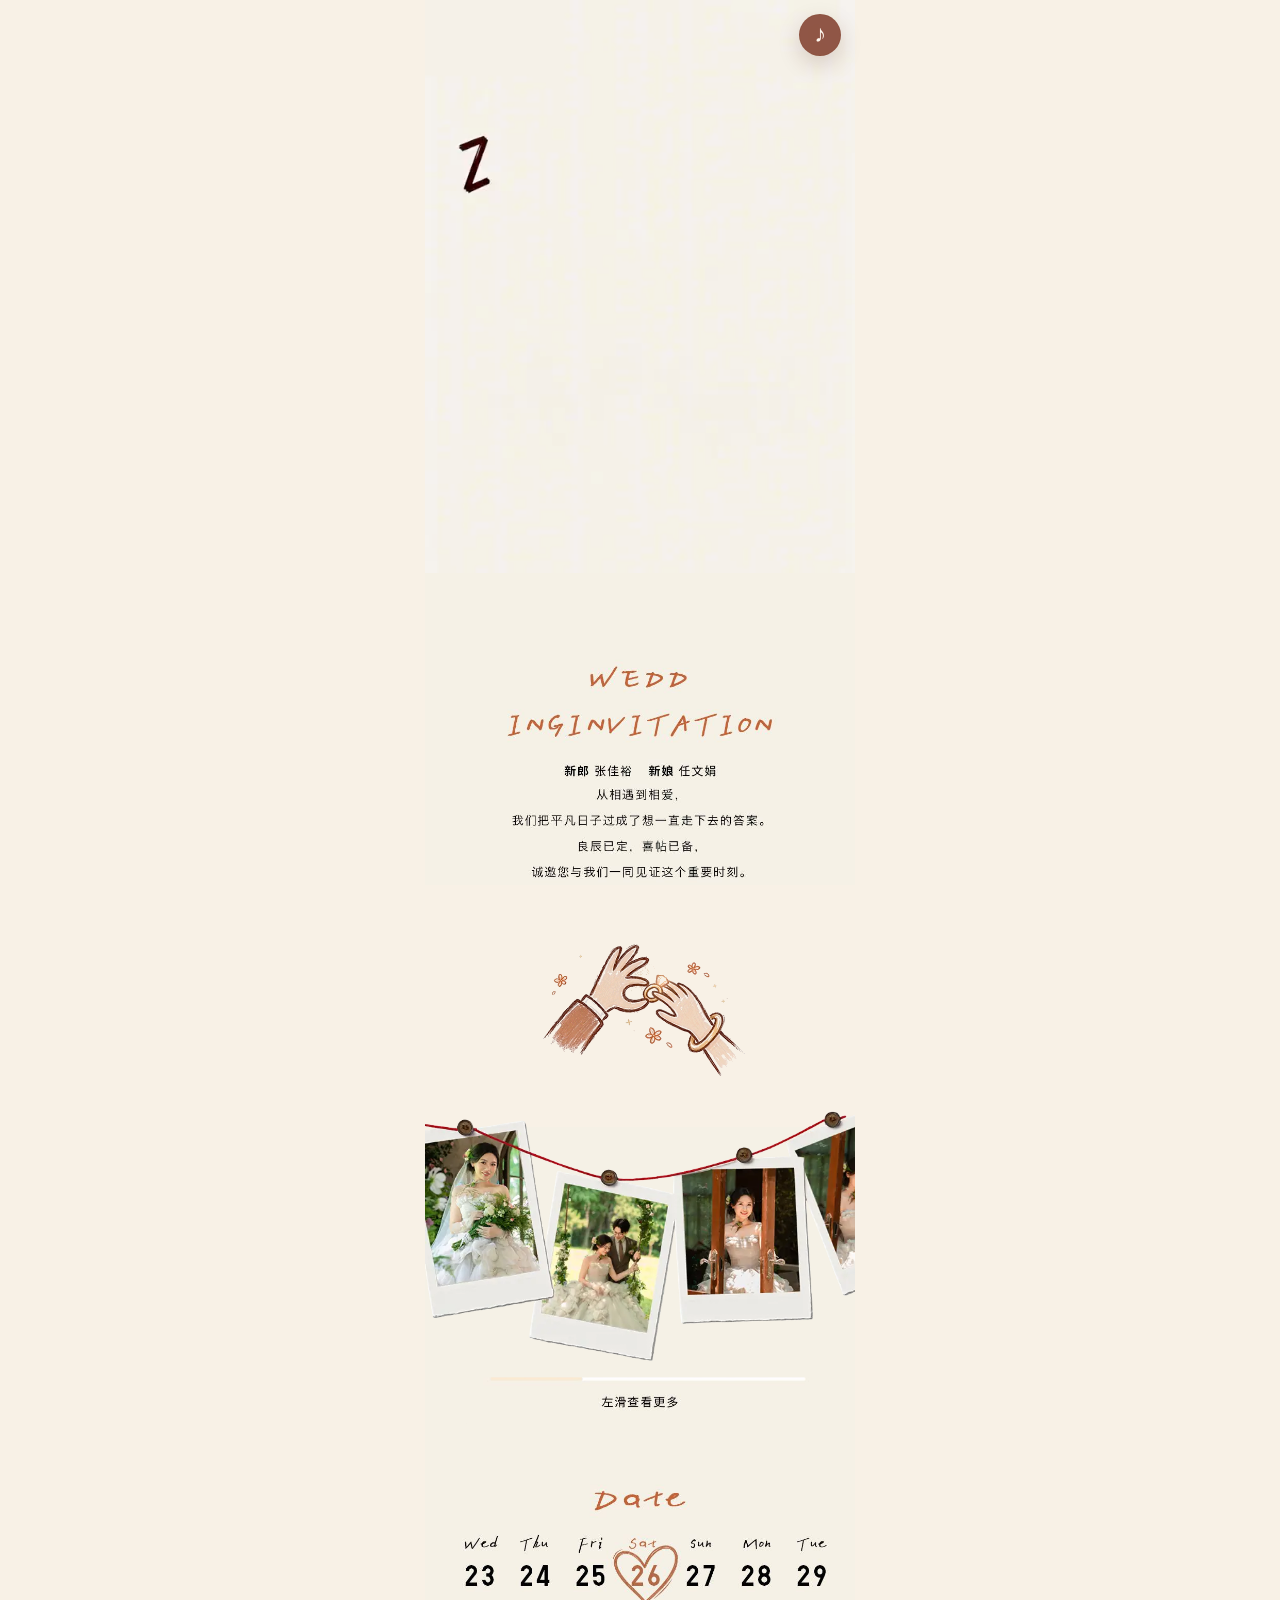
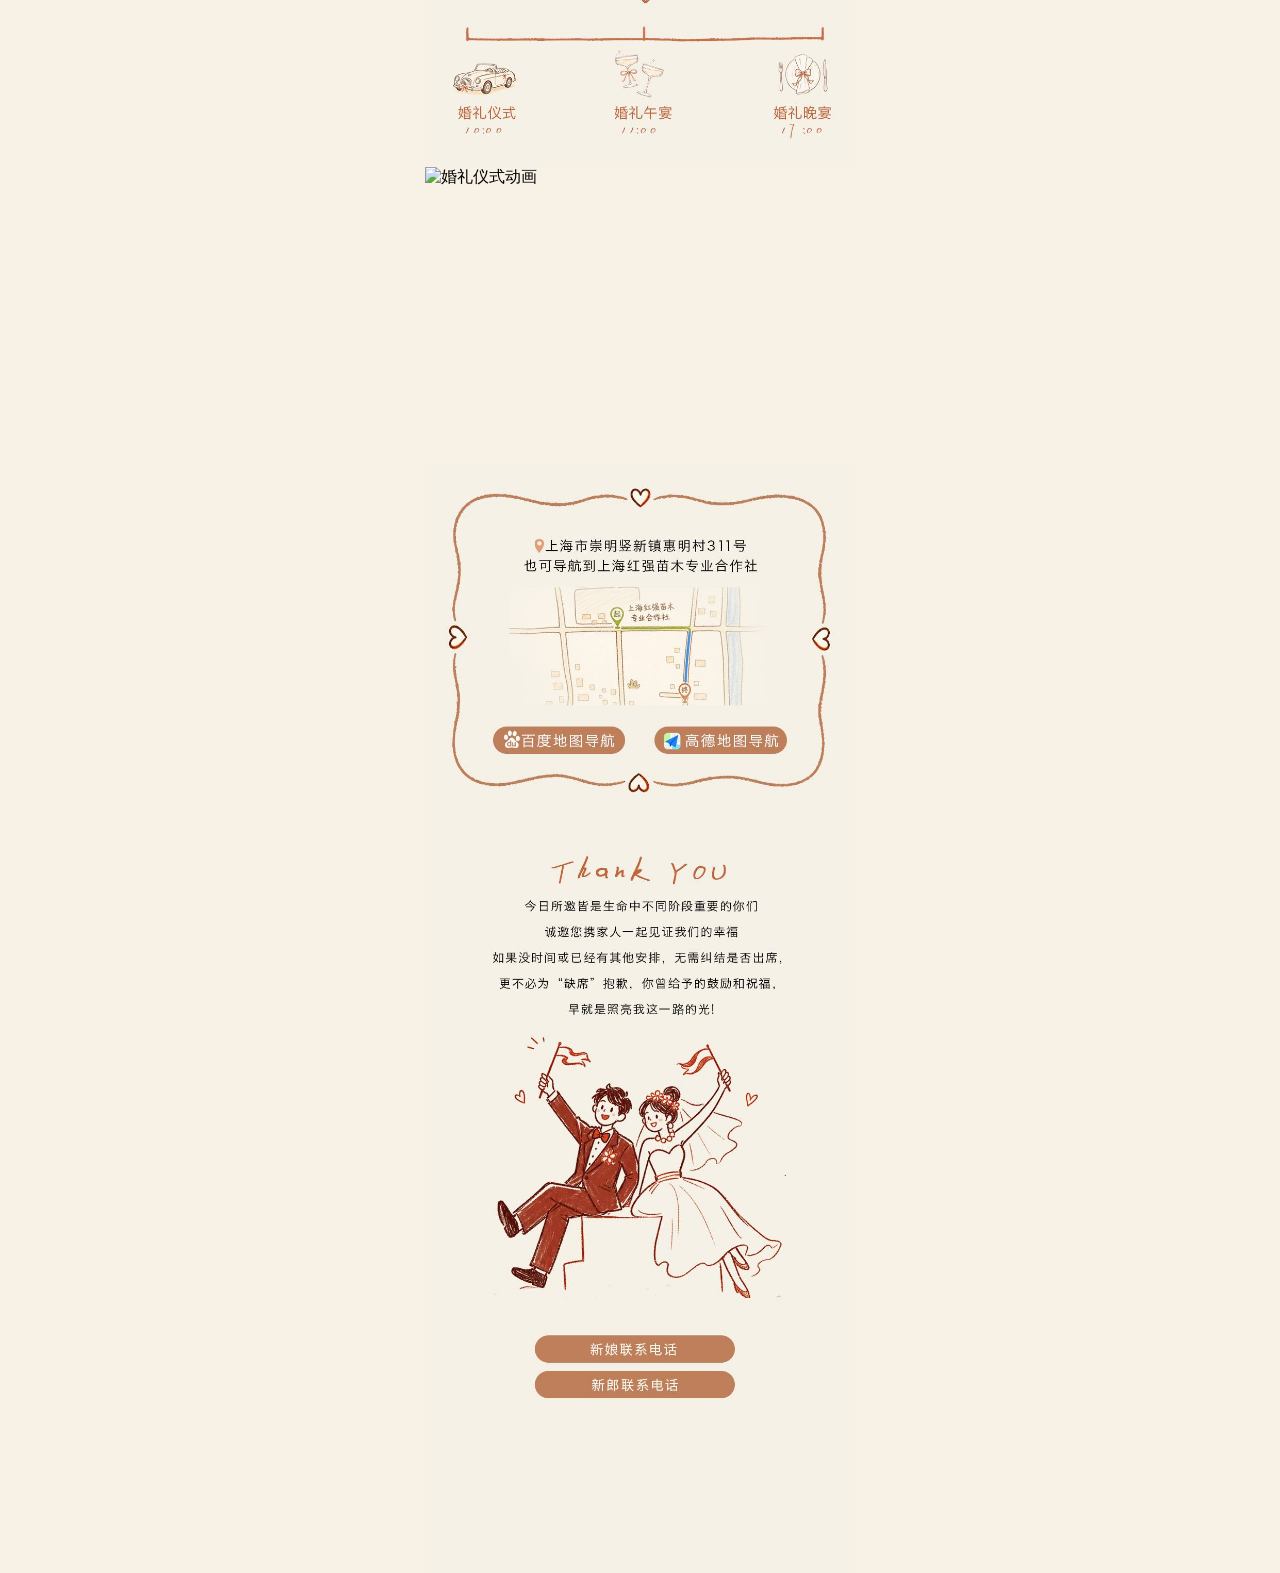
==== share.html @ 6386d1bf "Optimize wedding invite loading assets" ====
<!doctype html>
<html lang="zh-CN">
  <head>
    <meta charset="utf-8">
    <meta name="viewport" content="width=device-width, initial-scale=1">
    <title>张佳裕&任文娟婚礼邀请</title>
    <meta name="description" content="从相遇到相爱，我们把平凡日子过成了想一直走下去的答案。良辰已定，喜帖已备，诚邀您与我们一同见证这个重要时刻。">
    <meta itemprop="name" content="张佳裕&任文娟婚礼邀请">
    <meta itemprop="description" content="从相遇到相爱，我们把平凡日子过成了想一直走下去的答案。良辰已定，喜帖已备，诚邀您与我们一同见证这个重要时刻。">
    <meta itemprop="image" content="https://610166903.github.io/hunli/share-cover.jpg?v=20260814-share-card-v2">
    <meta property="og:type" content="website">
    <meta property="og:url" content="https://610166903.github.io/hunli/share.html">
    <meta property="og:title" content="张佳裕&任文娟婚礼邀请">
    <meta property="og:description" content="从相遇到相爱，我们把平凡日子过成了想一直走下去的答案。良辰已定，喜帖已备，诚邀您与我们一同见证这个重要时刻。">
    <meta property="og:image" content="https://610166903.github.io/hunli/share-cover.jpg?v=20260814-share-card-v2">
    <meta property="og:image:secure_url" content="https://610166903.github.io/hunli/share-cover.jpg?v=20260814-share-card-v2">
    <meta property="og:image:type" content="image/jpeg">
    <meta property="og:image:width" content="500">
    <meta property="og:image:height" content="500">
    <meta name="twitter:card" content="summary">
    <meta name="twitter:title" content="张佳裕&任文娟婚礼邀请">
    <meta name="twitter:description" content="从相遇到相爱，我们把平凡日子过成了想一直走下去的答案。良辰已定，喜帖已备，诚邀您与我们一同见证这个重要时刻。">
    <meta name="twitter:image" content="https://610166903.github.io/hunli/share-cover.jpg?v=20260814-share-card-v2">
    <link rel="image_src" href="https://610166903.github.io/hunli/share-cover.jpg?v=20260814-share-card-v2">
    <link rel="preload" href="layer-6-mobile.mp4" as="video" type="video/mp4">
    <link rel="preload" href="invitation-8-14-lite.jpg" as="image">
    <link rel="stylesheet" href="styles.css?v=20260817-perf-v2">
  </head>
  <body>
    <button class="music-toggle" type="button" aria-label="播放音乐" aria-pressed="false">
      <span class="music-icon">♪</span>
    </button>
    <audio id="bgMusic" src="music-trim3.m4a" loop preload="metadata" autoplay></audio>
    <main class="page">
      <div class="image-wrap">
        <img class="invitation" src="invitation-8-14-lite.jpg" alt="婚礼邀请函" fetchpriority="high">
        <video
          class="intro-video"
          src="layer-6-mobile.mp4"
          poster="layer-6-mobile.mp4.png"
          autoplay
          muted
          playsinline
          webkit-playsinline
          x5-playsinline
          x5-video-player-type="h5-page"
          x5-video-player-fullscreen="false"
          x-webkit-airplay="allow"
          preload="auto"
          aria-label="婚礼邀请函开场动画"
        >
          <source src="layer-6-mobile.mp4" type="video/mp4">
        </video>
        <img
          class="ring-gif lazy-media"
          src="[data-uri]"
          data-src="ring-animation.gif"
          alt="戒指动画"
          loading="lazy"
          decoding="async"
        >
        <img
          class="door-gif lazy-media"
          src="[data-uri]"
          data-src="door-final.gif"
          alt="婚礼仪式动画"
          loading="lazy"
          decoding="async"
        >
        <section class="album-slider" aria-label="左右滑动查看相册">
          <div class="album-track">
            <div class="album-art">
              <img class="album-strip" src="album-strip-optimized.webp" alt="相册照片框" loading="lazy" decoding="async">
              <button class="album-photo-hit album-photo-hit-1" type="button" data-photo-index="0" aria-label="放大查看第1张照片"></button>
              <button class="album-photo-hit album-photo-hit-2" type="button" data-photo-index="1" aria-label="放大查看第2张照片"></button>
              <button class="album-photo-hit album-photo-hit-3" type="button" data-photo-index="2" aria-label="放大查看第3张照片"></button>
              <button class="album-photo-hit album-photo-hit-4" type="button" data-photo-index="3" aria-label="放大查看第4张照片"></button>
              <button class="album-photo-hit album-photo-hit-5" type="button" data-photo-index="4" aria-label="放大查看第5张照片"></button>
              <button class="album-photo-hit album-photo-hit-6" type="button" data-photo-index="5" aria-label="放大查看第6张照片"></button>
            </div>
          </div>
        </section>
        <a
          class="map-hotspot map-hotspot-baidu"
          href="https://map.baidu.com/mobile/webapp/place/detail/qt=inf&uid=pedbd5648549b0c105878dbd26e/act=read_share&vt=map&da_from=weixin&openna=1&sharegeo=13537494%2C3684024"
          target="_blank"
          rel="noopener"
          aria-label="打开百度地图导航地址"
        ></a>
        <a
          class="map-hotspot map-hotspot-amap"
          href="https://m.amap.com/poi/detail?src=app_share&userRelationToken=9f9da25296db11f1b59900163e0e71ec0&share_type=url&share_from=poi_poi&share_from_type=AJX&share_bizParams=%7B%22poiid%22%3A%22%22%2C%22trigger%22%3A%22click%22%2C%22is_rank%22%3A0%7D&share_lastClickSpm=amap.27854080.tipBar_RenderPOITipBar.shareBtn&share_bid=vohliogncj1lfvbb4s709r1ccd4m1755e6f9ba1&lnglat=121.60140708088872%2C31.560879566528993&name=惠东路360号"
          target="_blank"
          rel="noopener"
          aria-label="打开高德地图导航地址"
        ></a>
        <a class="phone-hotspot bride-phone" href="tel:16621173283" aria-label="拨打新娘联系电话"></a>
        <a class="phone-hotspot groom-phone" href="tel:18016028382" aria-label="拨打新郎联系电话"></a>
      </div>
    </main>
    <div class="photo-lightbox" aria-hidden="true" role="dialog" aria-label="照片预览">
      <button class="lightbox-close" type="button" aria-label="关闭照片预览">×</button>
      <button class="lightbox-nav lightbox-prev" type="button" aria-label="上一张照片">‹</button>
      <img class="lightbox-image" src="gallery-1-optimized.jpg" alt="相册照片预览" loading="lazy" decoding="async">
      <button class="lightbox-nav lightbox-next" type="button" aria-label="下一张照片">›</button>
    </div>
    <script src="app.js?v=20260817-perf-v2"></script>
  </body>
</html>
---- styles.css ----
* {
  box-sizing: border-box;
}

html,
body {
  margin: 0;
  min-height: 100%;
  background: #f8f1e6;
}

body.lightbox-open {
  overflow: hidden;
}

.page {
  width: min(100%, 430px);
  min-height: 100vh;
  margin: 0 auto;
  background: #f8f1e6;
}

.image-wrap {
  position: relative;
}

.invitation {
  display: block;
  width: 100%;
  height: auto;
}

.intro-video {
  position: absolute;
  z-index: 3;
  left: 0;
  top: 0;
  display: block;
  width: 100%;
  height: auto;
  aspect-ratio: 834 / 1112;
  background: #f8f1e6;
  object-fit: cover;
  object-position: center top;
  pointer-events: none;
}

.ring-gif {
  position: absolute;
  z-index: 3;
  left: 0;
  top: 25.05%;
  display: block;
  width: 100%;
  height: auto;
  aspect-ratio: 834 / 469;
  background: #f8f1e6;
  object-fit: contain;
  object-position: center center;
  pointer-events: none;
  transform: translateY(90px);
}

.door-gif {
  position: absolute;
  z-index: 3;
  left: 0;
  top: 56.3%;
  display: block;
  width: 100%;
  height: auto;
  aspect-ratio: 834 / 576;
  background: #f8f1e6;
  object-fit: contain;
  object-position: center center;
  clip-path: inset(0 2px 0 0);
  pointer-events: none;
  transform: translateY(-20px);
}

.album-slider {
  position: absolute;
  z-index: 4;
  left: 0;
  top: 32.85%;
  width: 100%;
  height: 12.4%;
  overflow-x: auto;
  overflow-y: hidden;
  overscroll-behavior-x: contain;
  scroll-snap-type: x mandatory;
  -webkit-overflow-scrolling: touch;
  touch-action: pan-x;
  scrollbar-width: none;
}

.album-slider::-webkit-scrollbar {
  display: none;
}

.album-track {
  width: max-content;
  height: 100%;
  padding-right: 40%;
  scroll-snap-align: start;
}

.album-art {
  position: relative;
  display: inline-block;
  height: 128%;
  width: auto;
  transform: translateY(-10%);
}

.album-strip {
  display: block;
  width: auto;
  height: 100%;
  max-width: none;
  object-fit: contain;
  object-position: center top;
  pointer-events: none;
  user-select: none;
}

.album-photo-hit {
  position: absolute;
  z-index: 2;
  padding: 0;
  border: 0;
  border-radius: 8px;
  background: transparent;
  cursor: zoom-in;
  touch-action: pan-x;
  -webkit-tap-highlight-color: transparent;
}

.album-photo-hit-1 {
  left: 0.2%;
  top: 29.5%;
  width: 14.7%;
  height: 29.8%;
}

.album-photo-hit-2 {
  left: 16.2%;
  top: 38.2%;
  width: 14.7%;
  height: 29.6%;
  transform: rotate(9deg);
}

.album-photo-hit-3 {
  left: 34.4%;
  top: 35.2%;
  width: 14.4%;
  height: 24.8%;
}

.album-photo-hit-4 {
  left: 51.3%;
  top: 25.6%;
  width: 13.6%;
  height: 27.7%;
  transform: rotate(-14deg);
}

.album-photo-hit-5 {
  left: 70.9%;
  top: 36.3%;
  width: 14.1%;
  height: 25.8%;
}

.album-photo-hit-6 {
  left: 86.8%;
  top: 29.7%;
  width: 12.9%;
  height: 27.3%;
}

.map-hotspot {
  position: absolute;
  z-index: 5;
  display: block;
  top: 73.6%;
  width: 24.5%;
  height: 1.35%;
  border-radius: 999px;
  cursor: pointer;
  touch-action: manipulation;
  -webkit-tap-highlight-color: transparent;
}

.map-hotspot-baidu {
  left: 23.3%;
}

.map-hotspot-amap {
  left: 52%;
}

.phone-hotspot {
  position: absolute;
  z-index: 5;
  display: block;
  left: 25.5%;
  width: 46.5%;
  height: 0.86%;
  border-radius: 999px;
  cursor: pointer;
  touch-action: manipulation;
  -webkit-tap-highlight-color: transparent;
}

.bride-phone {
  top: 92.5%;
}

.groom-phone {
  top: 93.62%;
}

.music-toggle {
  position: fixed;
  z-index: 10;
  top: 14px;
  right: max(14px, calc((100vw - 430px) / 2 + 14px));
  display: grid;
  place-items: center;
  width: 42px;
  height: 42px;
  padding: 0;
  border: 1px solid rgba(124, 65, 43, .2);
  border-radius: 50%;
  color: #fff8ef;
  background: rgba(125, 57, 39, .84);
  box-shadow: 0 8px 22px rgba(84, 31, 17, .18);
  font-size: 24px;
  line-height: 1;
  cursor: pointer;
}

.music-toggle.is-playing {
  animation: spin 5s linear infinite;
}

.music-icon {
  transform: translateY(-1px);
}

.photo-lightbox {
  position: fixed;
  z-index: 30;
  inset: 0;
  display: none;
  align-items: center;
  justify-content: center;
  padding: 54px 18px;
  background: rgba(38, 23, 18, .78);
}

.photo-lightbox.is-open {
  display: flex;
}

.lightbox-image {
  display: block;
  position: relative;
  z-index: 1;
  max-width: 92vw;
  max-height: 82vh;
  border-radius: 8px;
  box-shadow: 0 18px 48px rgba(0, 0, 0, .35);
  background: #fef9ef;
  cursor: pointer;
  -webkit-tap-highlight-color: transparent;
}

.lightbox-close,
.lightbox-nav {
  position: fixed;
  z-index: 3;
  display: grid;
  place-items: center;
  padding: 0;
  border: 1px solid rgba(255, 248, 239, .42);
  border-radius: 50%;
  color: #fff;
  background: rgba(125, 57, 39, .72);
  box-shadow: 0 8px 24px rgba(34, 18, 12, .22);
  cursor: pointer;
  -webkit-tap-highlight-color: transparent;
}

.lightbox-close {
  top: 18px;
  right: 18px;
  width: 42px;
  height: 42px;
  font-size: 31px;
  line-height: 1;
}

.lightbox-nav {
  top: 50%;
  width: 42px;
  height: 42px;
  font-size: 31px;
  line-height: 1;
  transform: translateY(-50%);
  touch-action: manipulation;
}

.lightbox-prev {
  left: max(12px, calc((100vw - 430px) / 2 + 12px));
}

.lightbox-next {
  right: max(12px, calc((100vw - 430px) / 2 + 12px));
}

@keyframes spin {
  to {
    transform: rotate(360deg);
  }
}
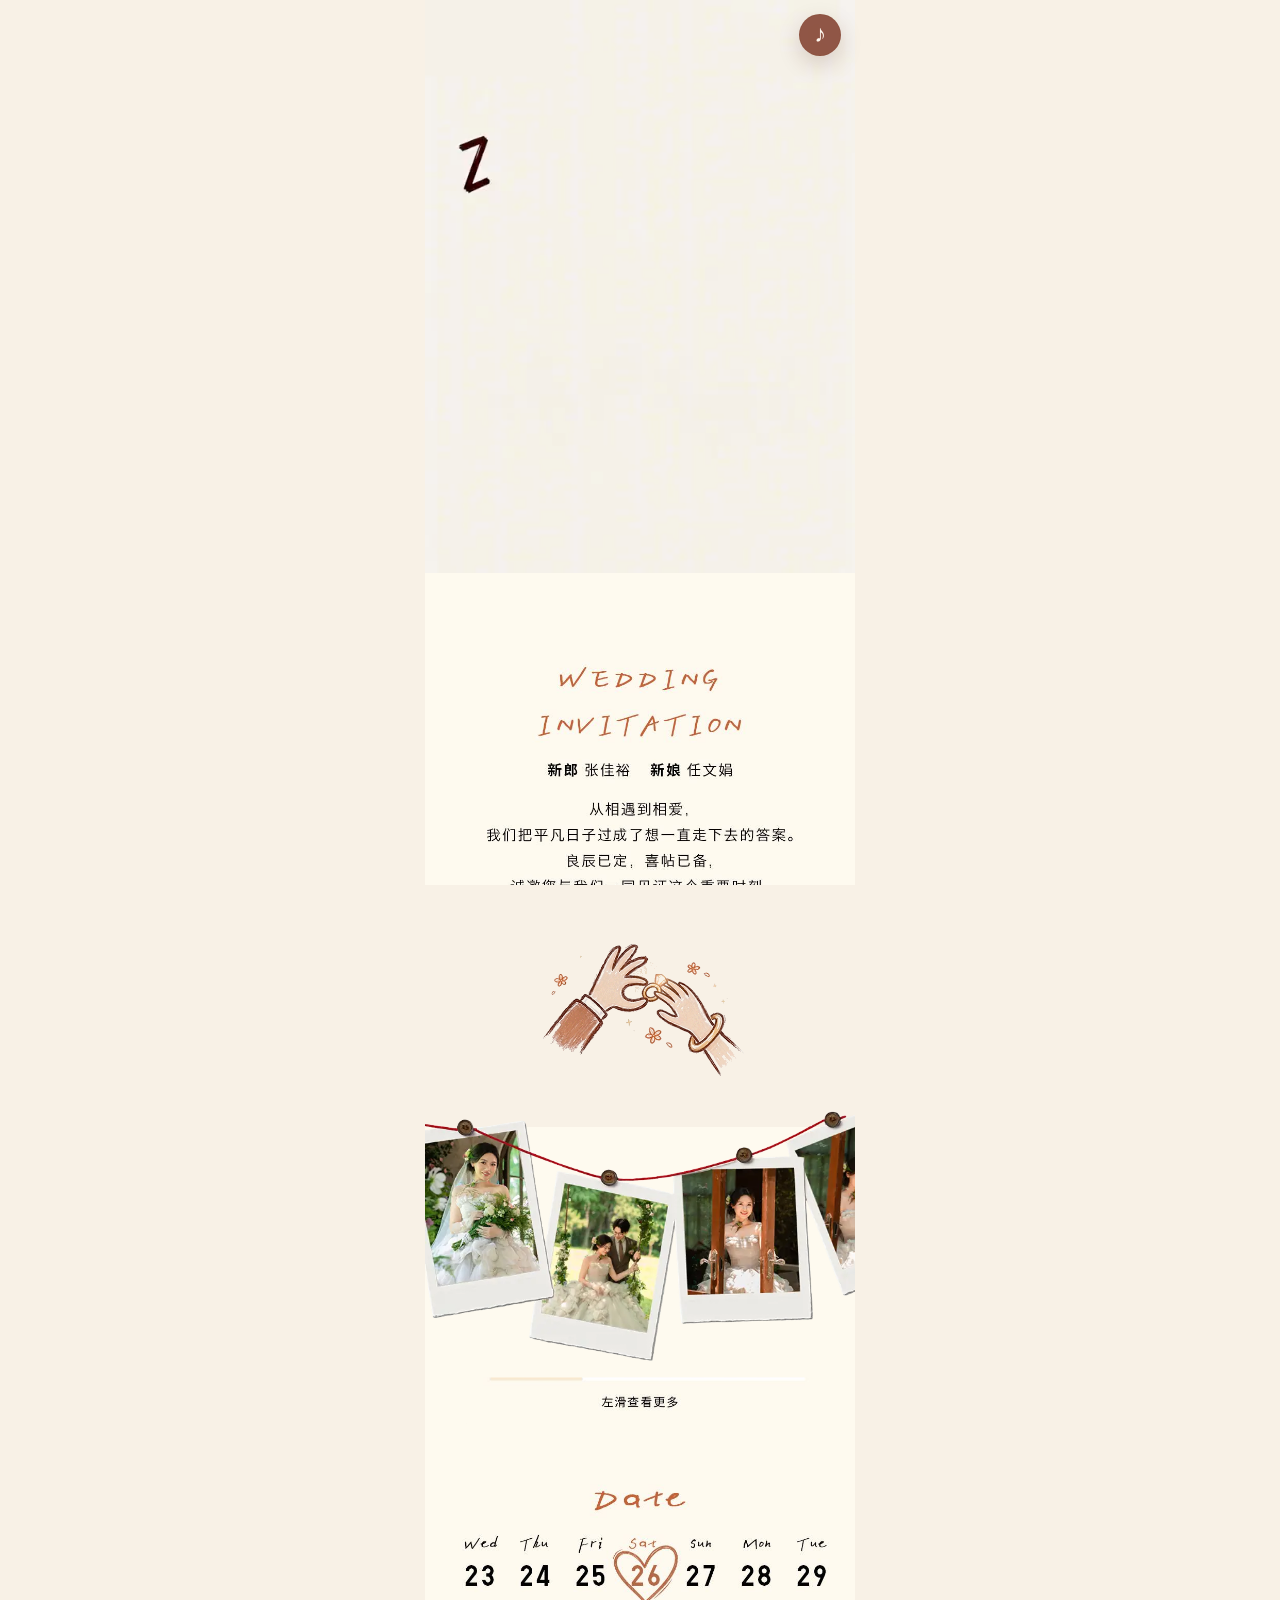
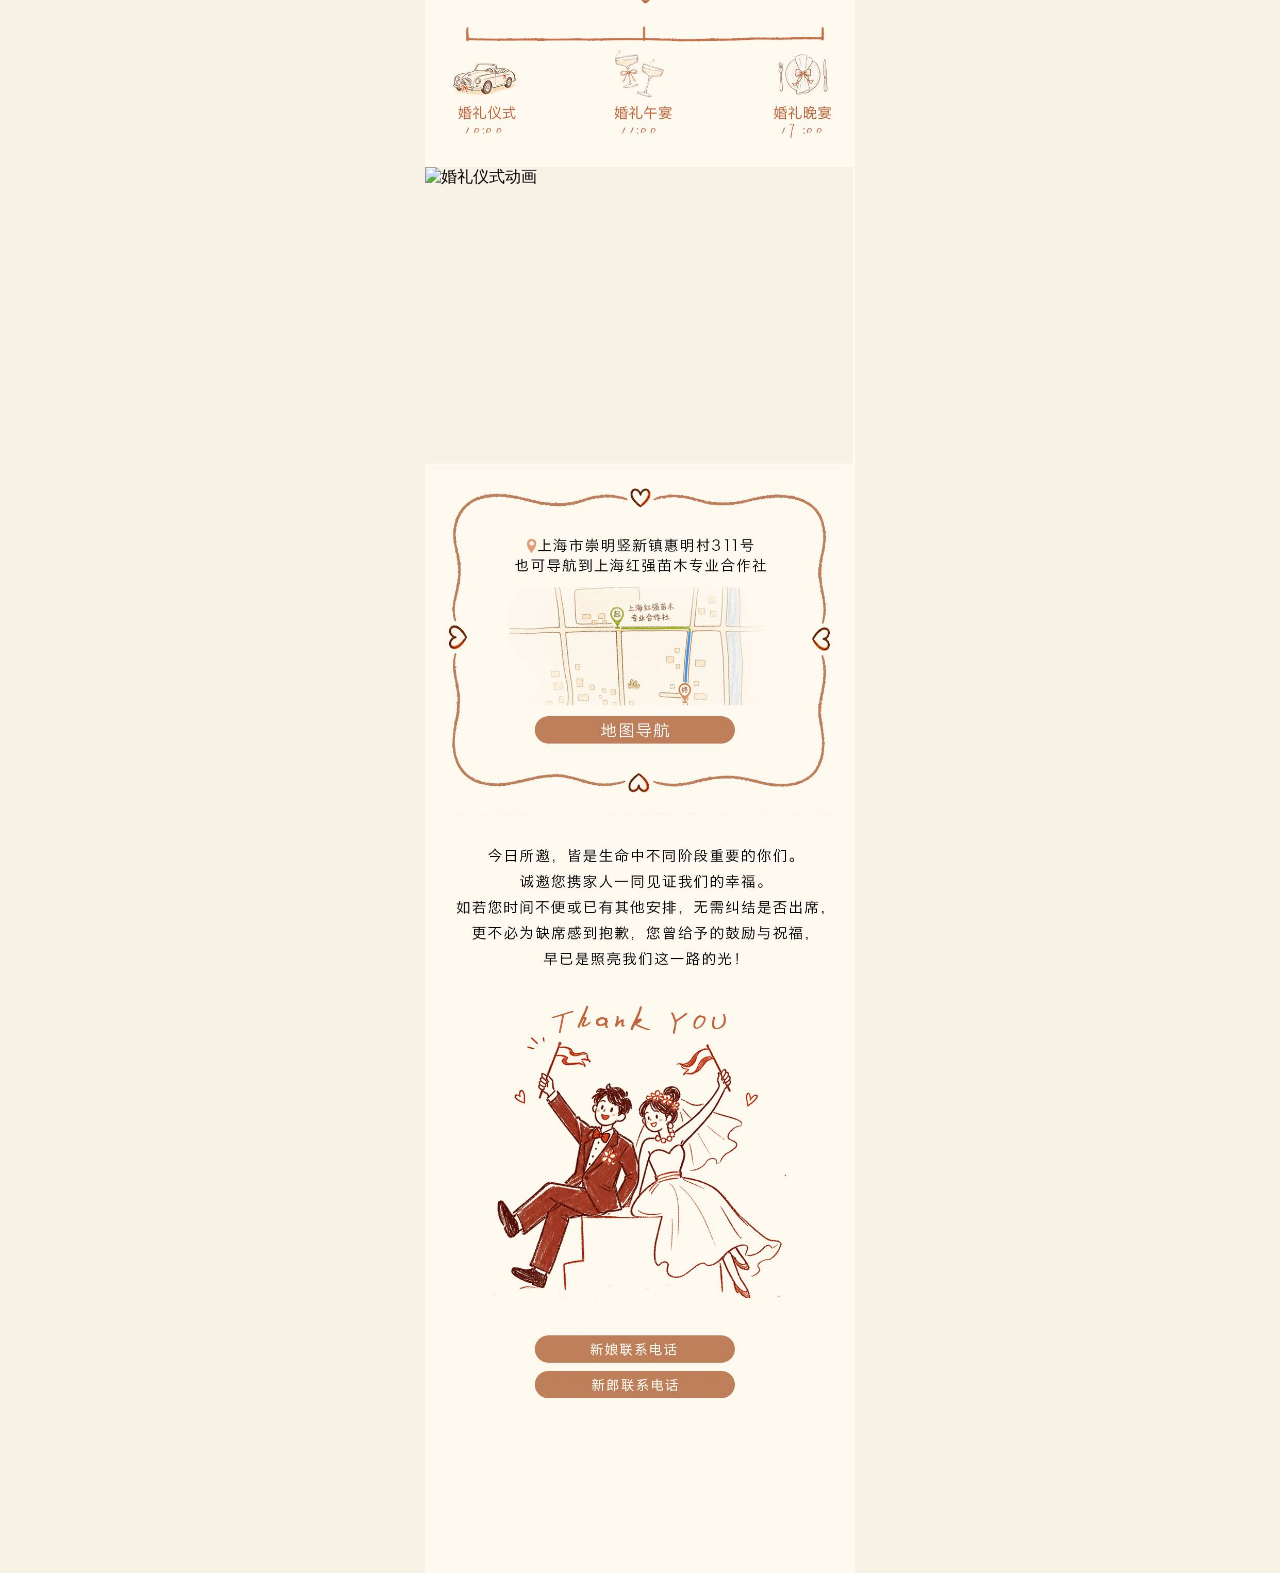
==== commit b8691635: "Update invitation background image" ====
--- a/share.html
+++ b/share.html
@@ -23,8 +23,8 @@
     <meta name="twitter:image" content="https://610166903.github.io/hunli/share-cover.jpg?v=20260814-share-card-v2">
     <link rel="image_src" href="https://610166903.github.io/hunli/share-cover.jpg?v=20260814-share-card-v2">
     <link rel="preload" href="layer-6-mobile.mp4" as="video" type="video/mp4">
-    <link rel="preload" href="invitation-8-14-lite.jpg" as="image">
-    <link rel="stylesheet" href="styles.css?v=20260817-perf-v2">
+    <link rel="preload" href="invitation-8-14-lite.jpg?v=20260817-bg-v1" as="image">
+    <link rel="stylesheet" href="styles.css?v=20260817-bg-v1">
   </head>
   <body>
     <button class="music-toggle" type="button" aria-label="播放音乐" aria-pressed="false">
@@ -33,7 +33,7 @@
     <audio id="bgMusic" src="music-trim3.m4a" loop preload="metadata" autoplay></audio>
     <main class="page">
       <div class="image-wrap">
-        <img class="invitation" src="invitation-8-14-lite.jpg" alt="婚礼邀请函" fetchpriority="high">
+        <img class="invitation" src="invitation-8-14-lite.jpg?v=20260817-bg-v1" alt="婚礼邀请函" fetchpriority="high">
         <video
           class="intro-video"
           src="layer-6-mobile.mp4"
@@ -104,6 +104,6 @@
       <img class="lightbox-image" src="gallery-1-optimized.jpg" alt="相册照片预览" loading="lazy" decoding="async">
       <button class="lightbox-nav lightbox-next" type="button" aria-label="下一张照片">›</button>
     </div>
-    <script src="app.js?v=20260817-perf-v2"></script>
+    <script src="app.js?v=20260817-bg-v1"></script>
   </body>
 </html>
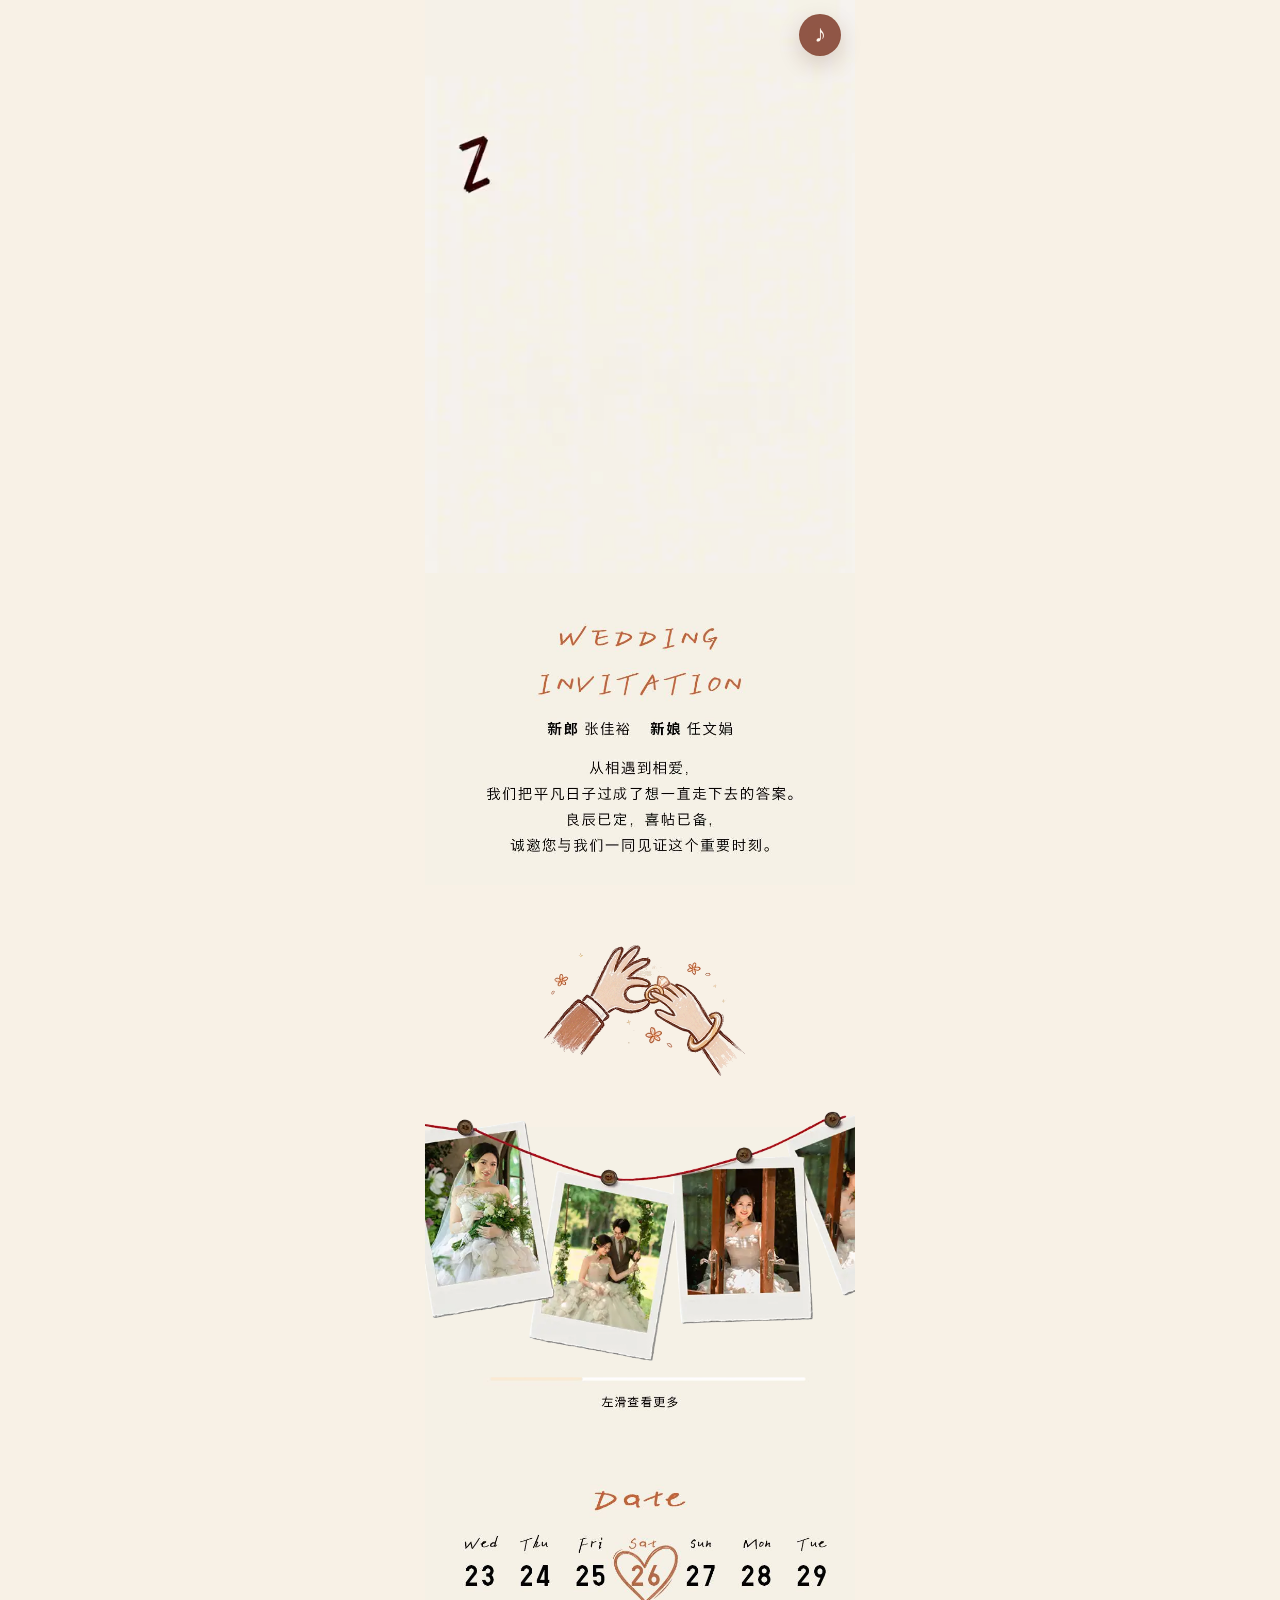
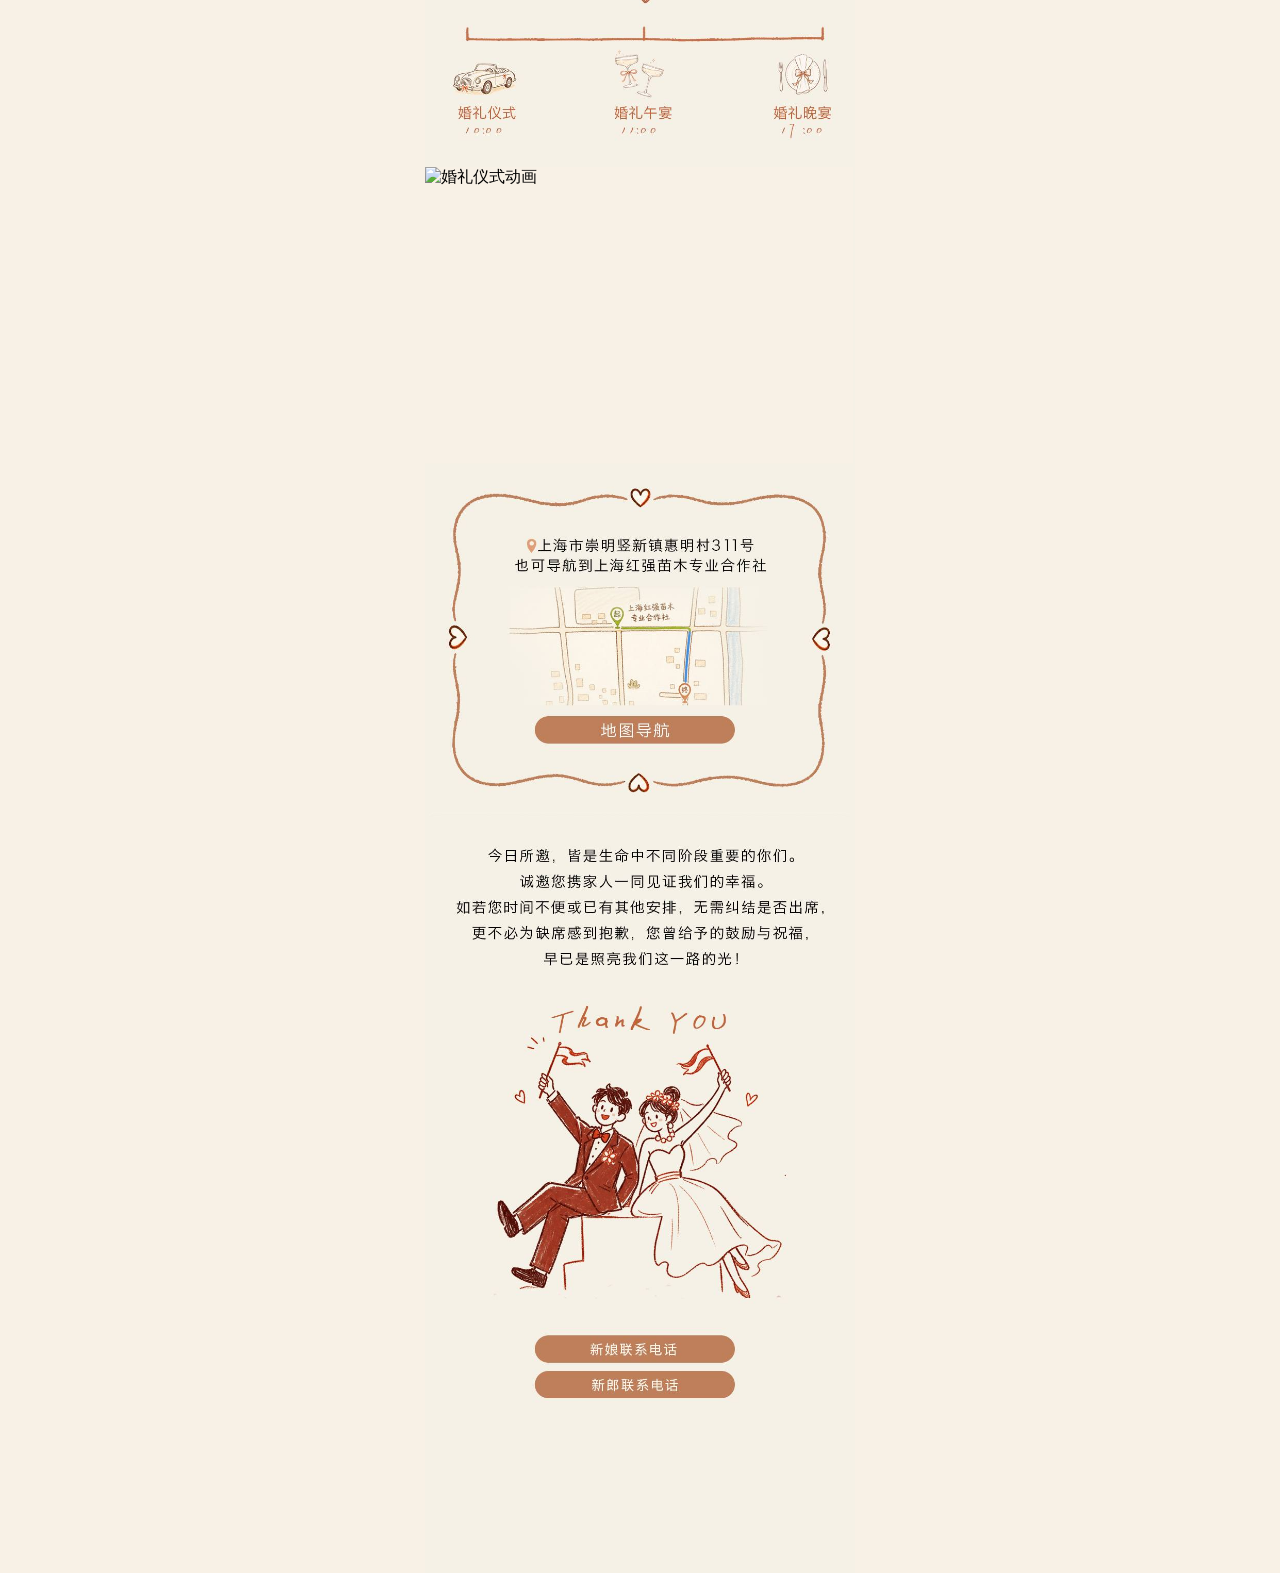
==== commit afff01ce: "Update invitation background color image" ====
--- a/share.html
+++ b/share.html
@@ -23,8 +23,8 @@
     <meta name="twitter:image" content="https://610166903.github.io/hunli/share-cover.jpg?v=20260814-share-card-v2">
     <link rel="image_src" href="https://610166903.github.io/hunli/share-cover.jpg?v=20260814-share-card-v2">
     <link rel="preload" href="layer-6-mobile.mp4" as="video" type="video/mp4">
-    <link rel="preload" href="invitation-8-14-lite.jpg?v=20260817-bg-v1" as="image">
-    <link rel="stylesheet" href="styles.css?v=20260817-bg-v1">
+    <link rel="preload" href="invitation-8-14-lite.jpg?v=20260818-bg-color-v1" as="image">
+    <link rel="stylesheet" href="styles.css?v=20260818-bg-color-v1">
   </head>
   <body>
     <button class="music-toggle" type="button" aria-label="播放音乐" aria-pressed="false">
@@ -33,7 +33,7 @@
     <audio id="bgMusic" src="music-trim3.m4a" loop preload="metadata" autoplay></audio>
     <main class="page">
       <div class="image-wrap">
-        <img class="invitation" src="invitation-8-14-lite.jpg?v=20260817-bg-v1" alt="婚礼邀请函" fetchpriority="high">
+        <img class="invitation" src="invitation-8-14-lite.jpg?v=20260818-bg-color-v1" alt="婚礼邀请函" fetchpriority="high">
         <video
           class="intro-video"
           src="layer-6-mobile.mp4"
@@ -104,6 +104,6 @@
       <img class="lightbox-image" src="gallery-1-optimized.jpg" alt="相册照片预览" loading="lazy" decoding="async">
       <button class="lightbox-nav lightbox-next" type="button" aria-label="下一张照片">›</button>
     </div>
-    <script src="app.js?v=20260817-bg-v1"></script>
+    <script src="app.js?v=20260818-bg-color-v1"></script>
   </body>
 </html>
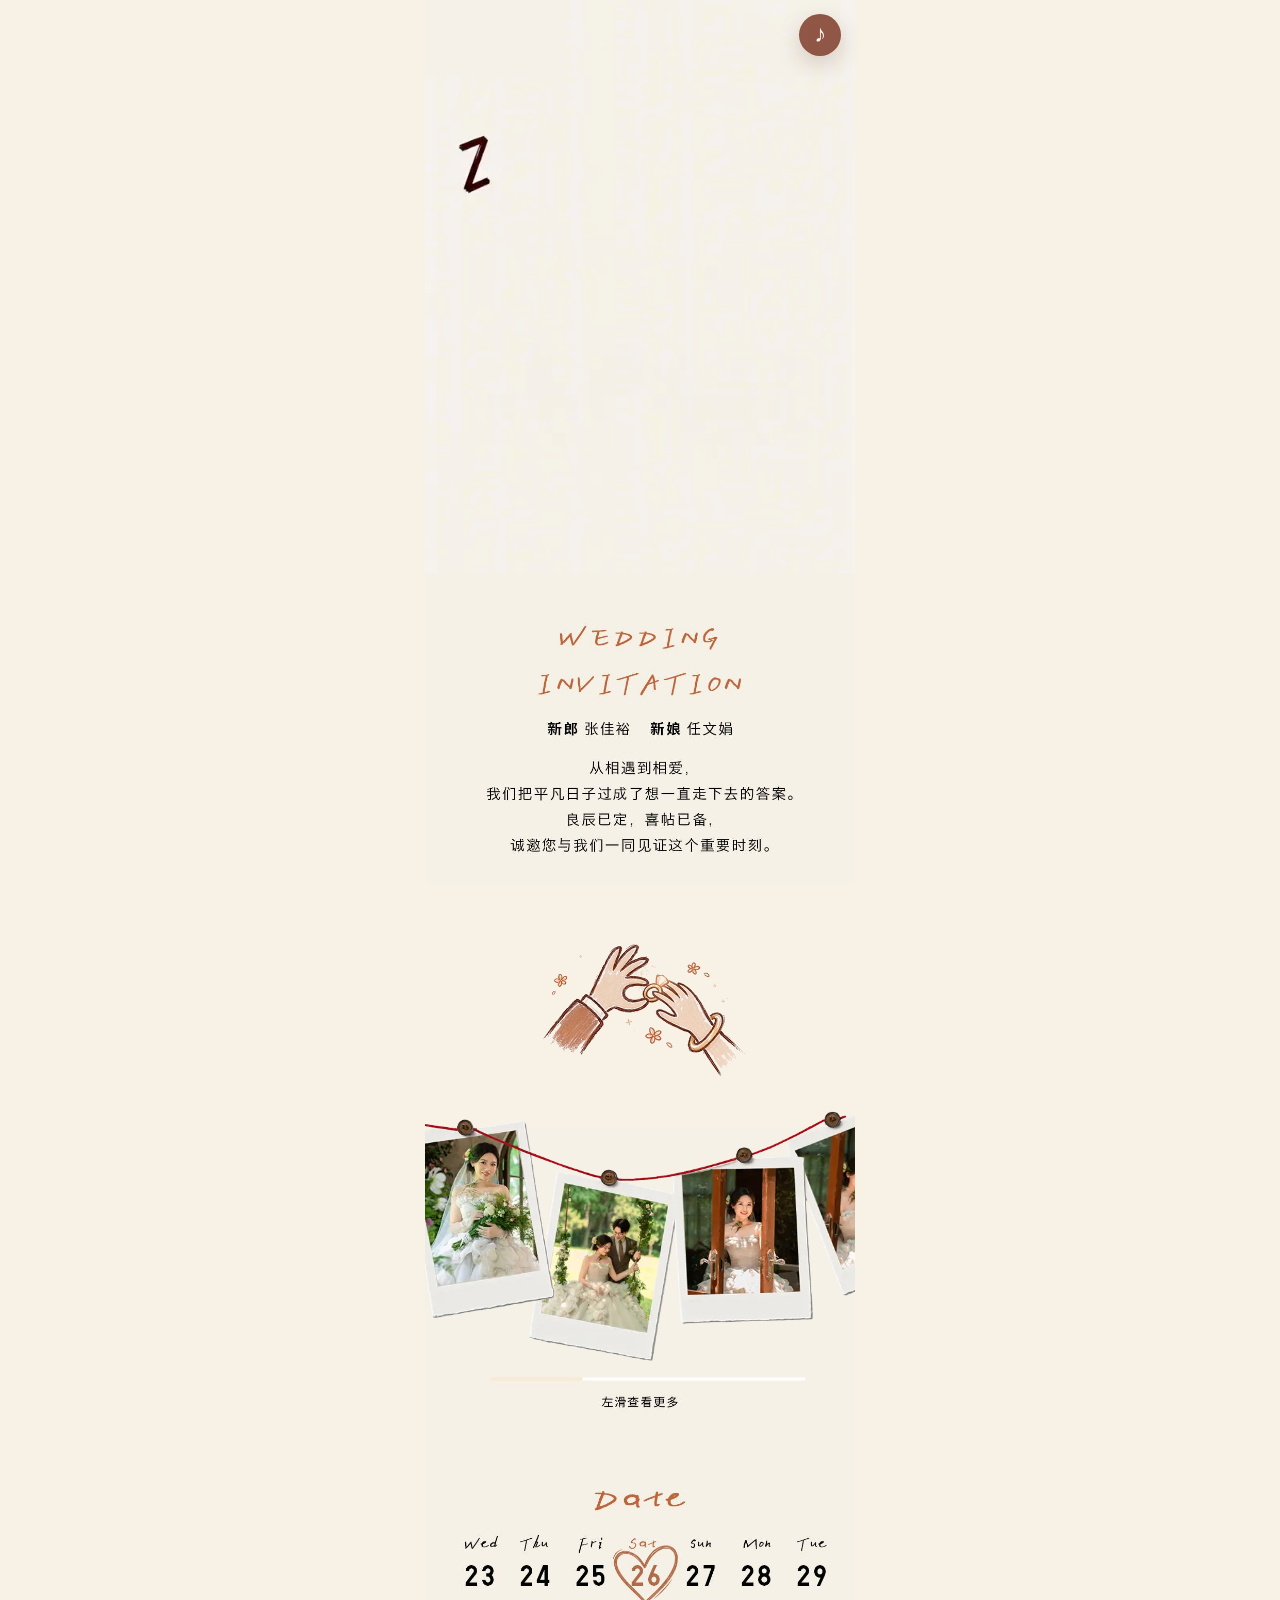
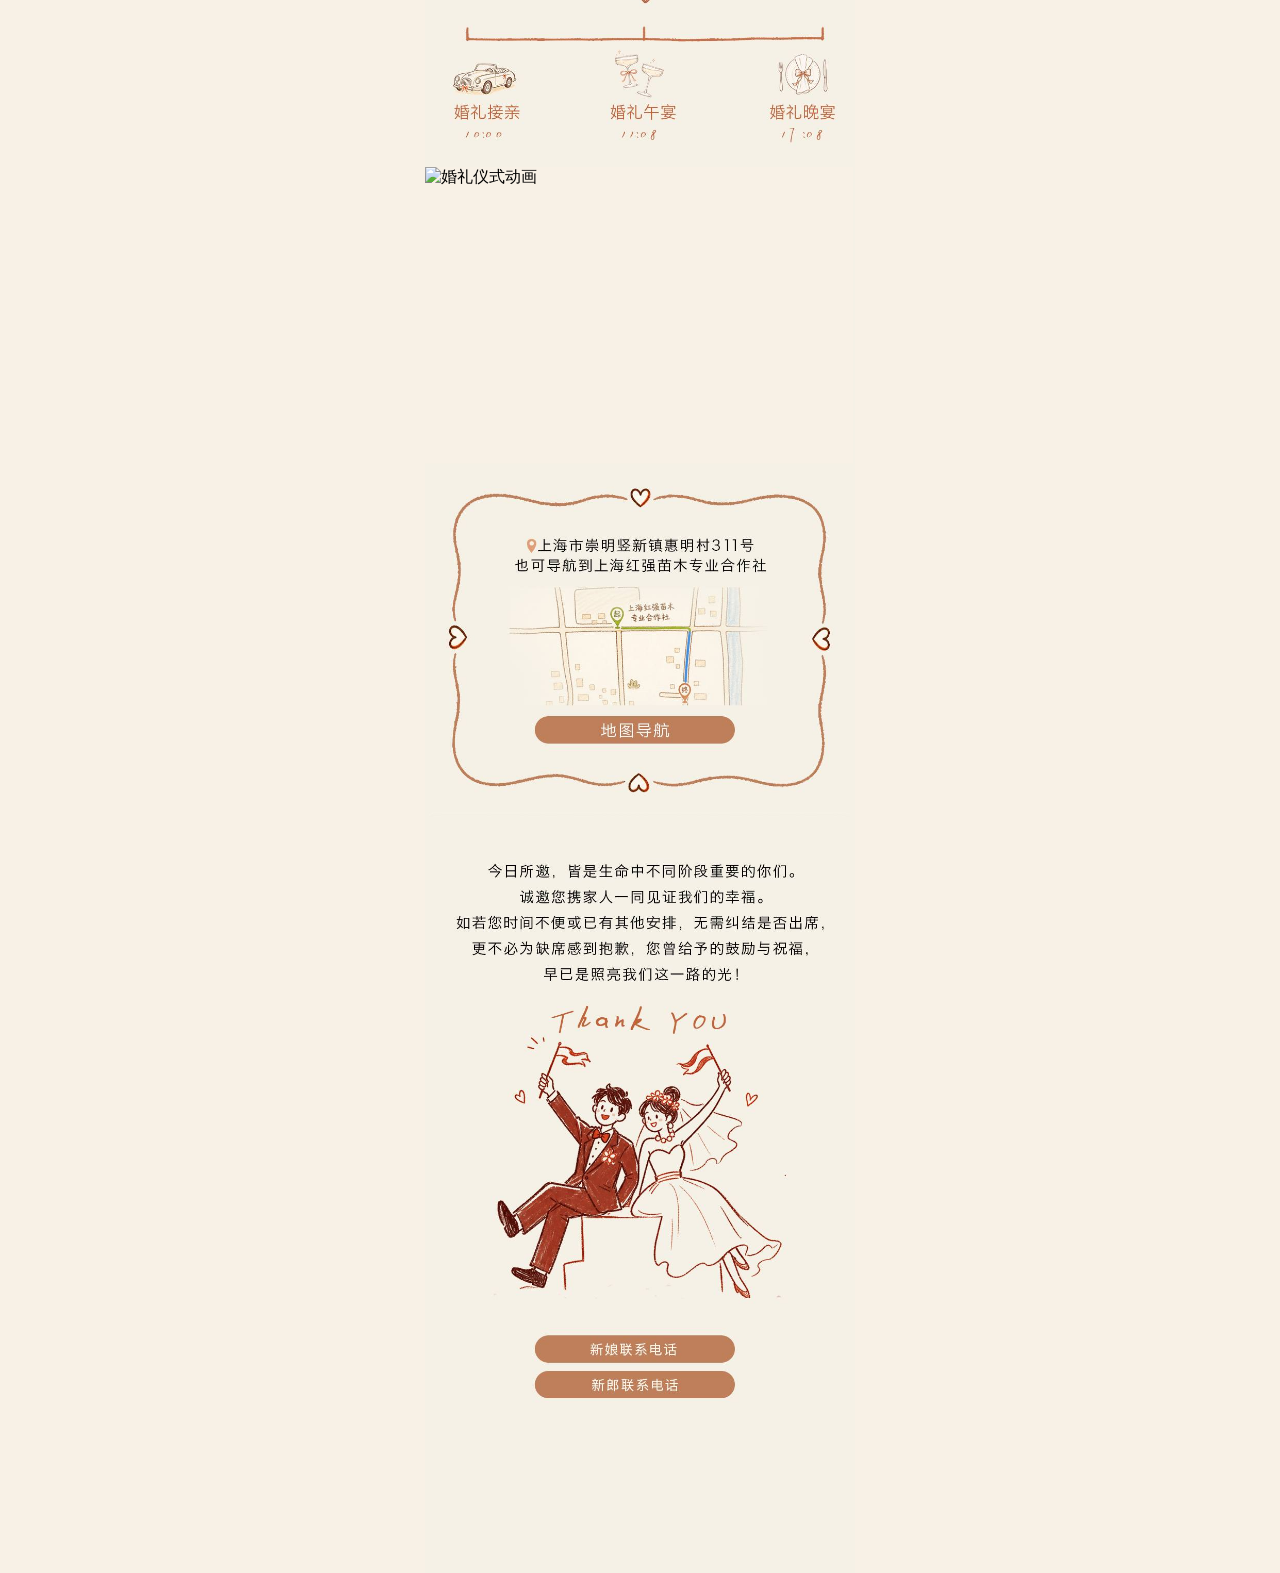
==== commit d119e407: "Update invitation background color image v2" ====
--- a/share.html
+++ b/share.html
@@ -23,8 +23,8 @@
     <meta name="twitter:image" content="https://610166903.github.io/hunli/share-cover.jpg?v=20260814-share-card-v2">
     <link rel="image_src" href="https://610166903.github.io/hunli/share-cover.jpg?v=20260814-share-card-v2">
     <link rel="preload" href="layer-6-mobile.mp4" as="video" type="video/mp4">
-    <link rel="preload" href="invitation-8-14-lite.jpg?v=20260818-bg-color-v1" as="image">
-    <link rel="stylesheet" href="styles.css?v=20260818-bg-color-v1">
+    <link rel="preload" href="invitation-8-14-lite.jpg?v=20260818-bg-color2-v1" as="image">
+    <link rel="stylesheet" href="styles.css?v=20260818-bg-color2-v1">
   </head>
   <body>
     <button class="music-toggle" type="button" aria-label="播放音乐" aria-pressed="false">
@@ -33,7 +33,7 @@
     <audio id="bgMusic" src="music-trim3.m4a" loop preload="metadata" autoplay></audio>
     <main class="page">
       <div class="image-wrap">
-        <img class="invitation" src="invitation-8-14-lite.jpg?v=20260818-bg-color-v1" alt="婚礼邀请函" fetchpriority="high">
+        <img class="invitation" src="invitation-8-14-lite.jpg?v=20260818-bg-color2-v1" alt="婚礼邀请函" fetchpriority="high">
         <video
           class="intro-video"
           src="layer-6-mobile.mp4"
@@ -104,6 +104,6 @@
       <img class="lightbox-image" src="gallery-1-optimized.jpg" alt="相册照片预览" loading="lazy" decoding="async">
       <button class="lightbox-nav lightbox-next" type="button" aria-label="下一张照片">›</button>
     </div>
-    <script src="app.js?v=20260818-bg-color-v1"></script>
+    <script src="app.js?v=20260818-bg-color2-v1"></script>
   </body>
 </html>
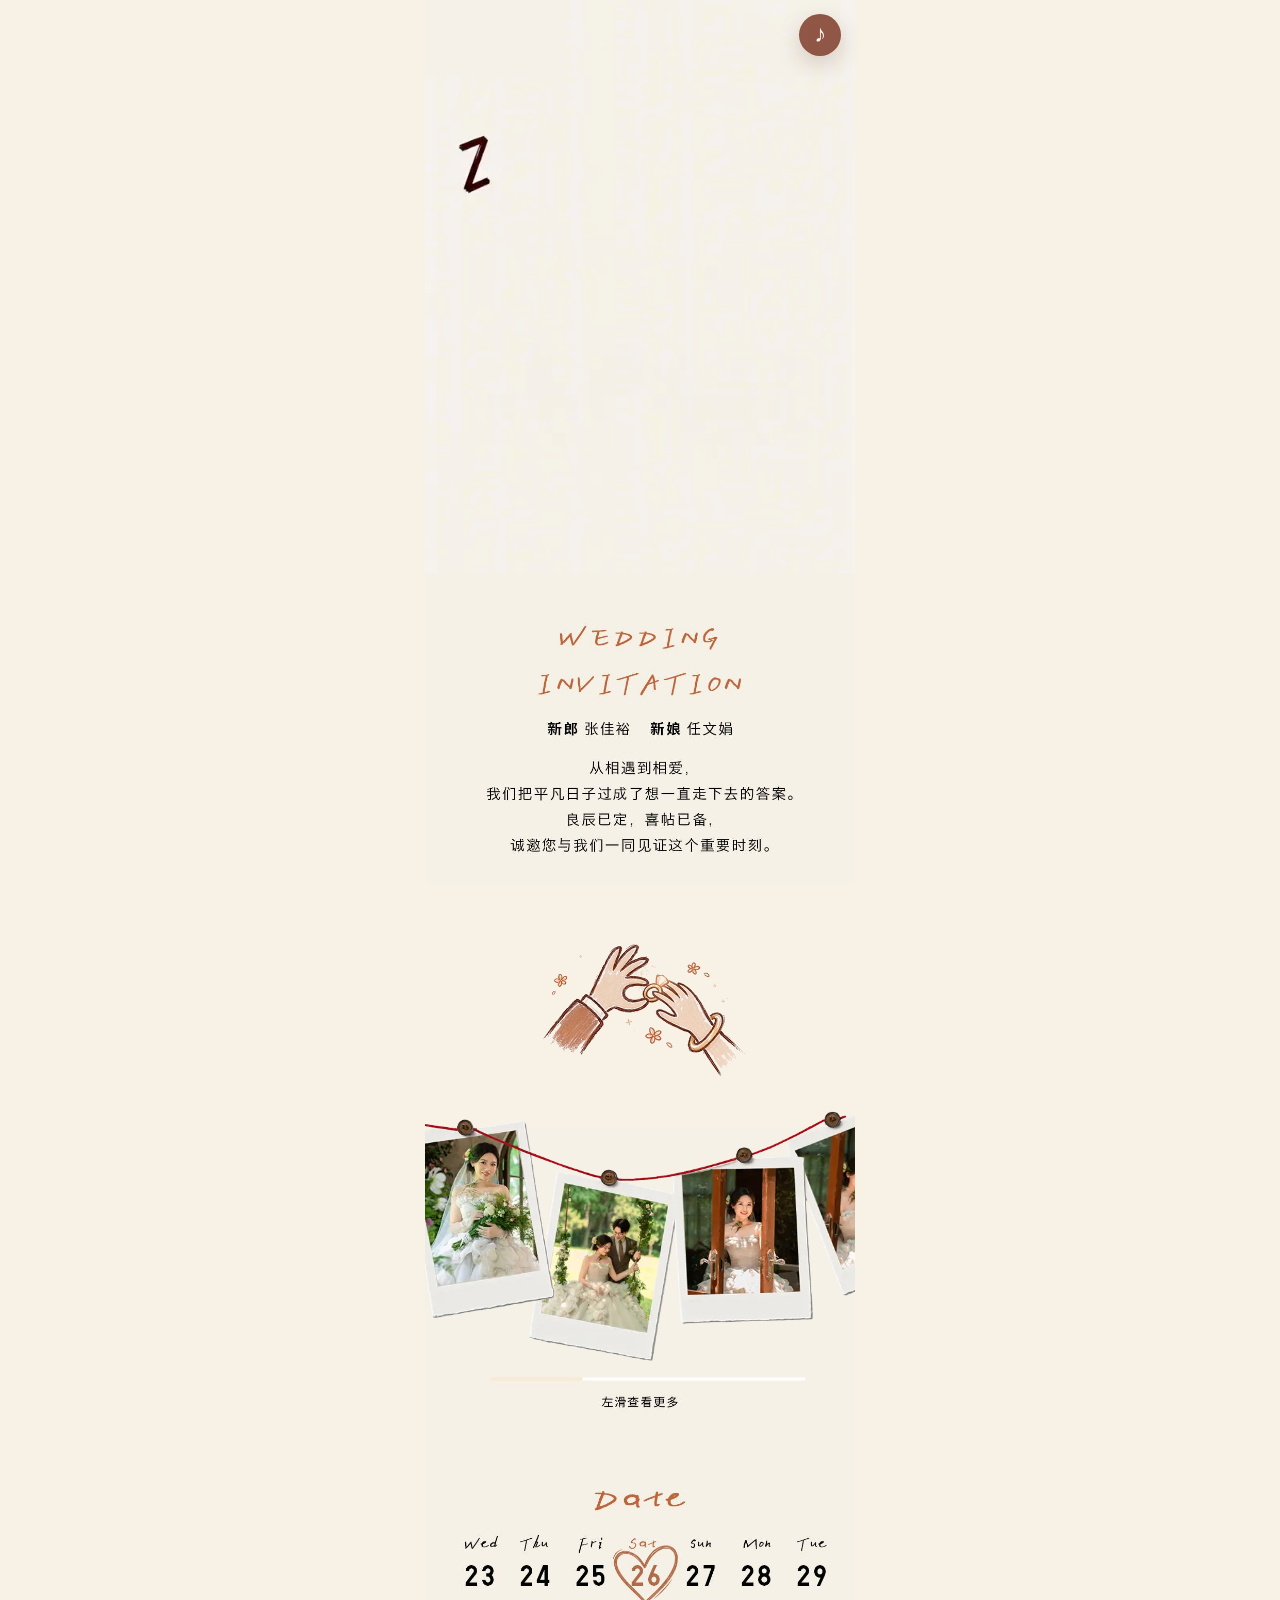
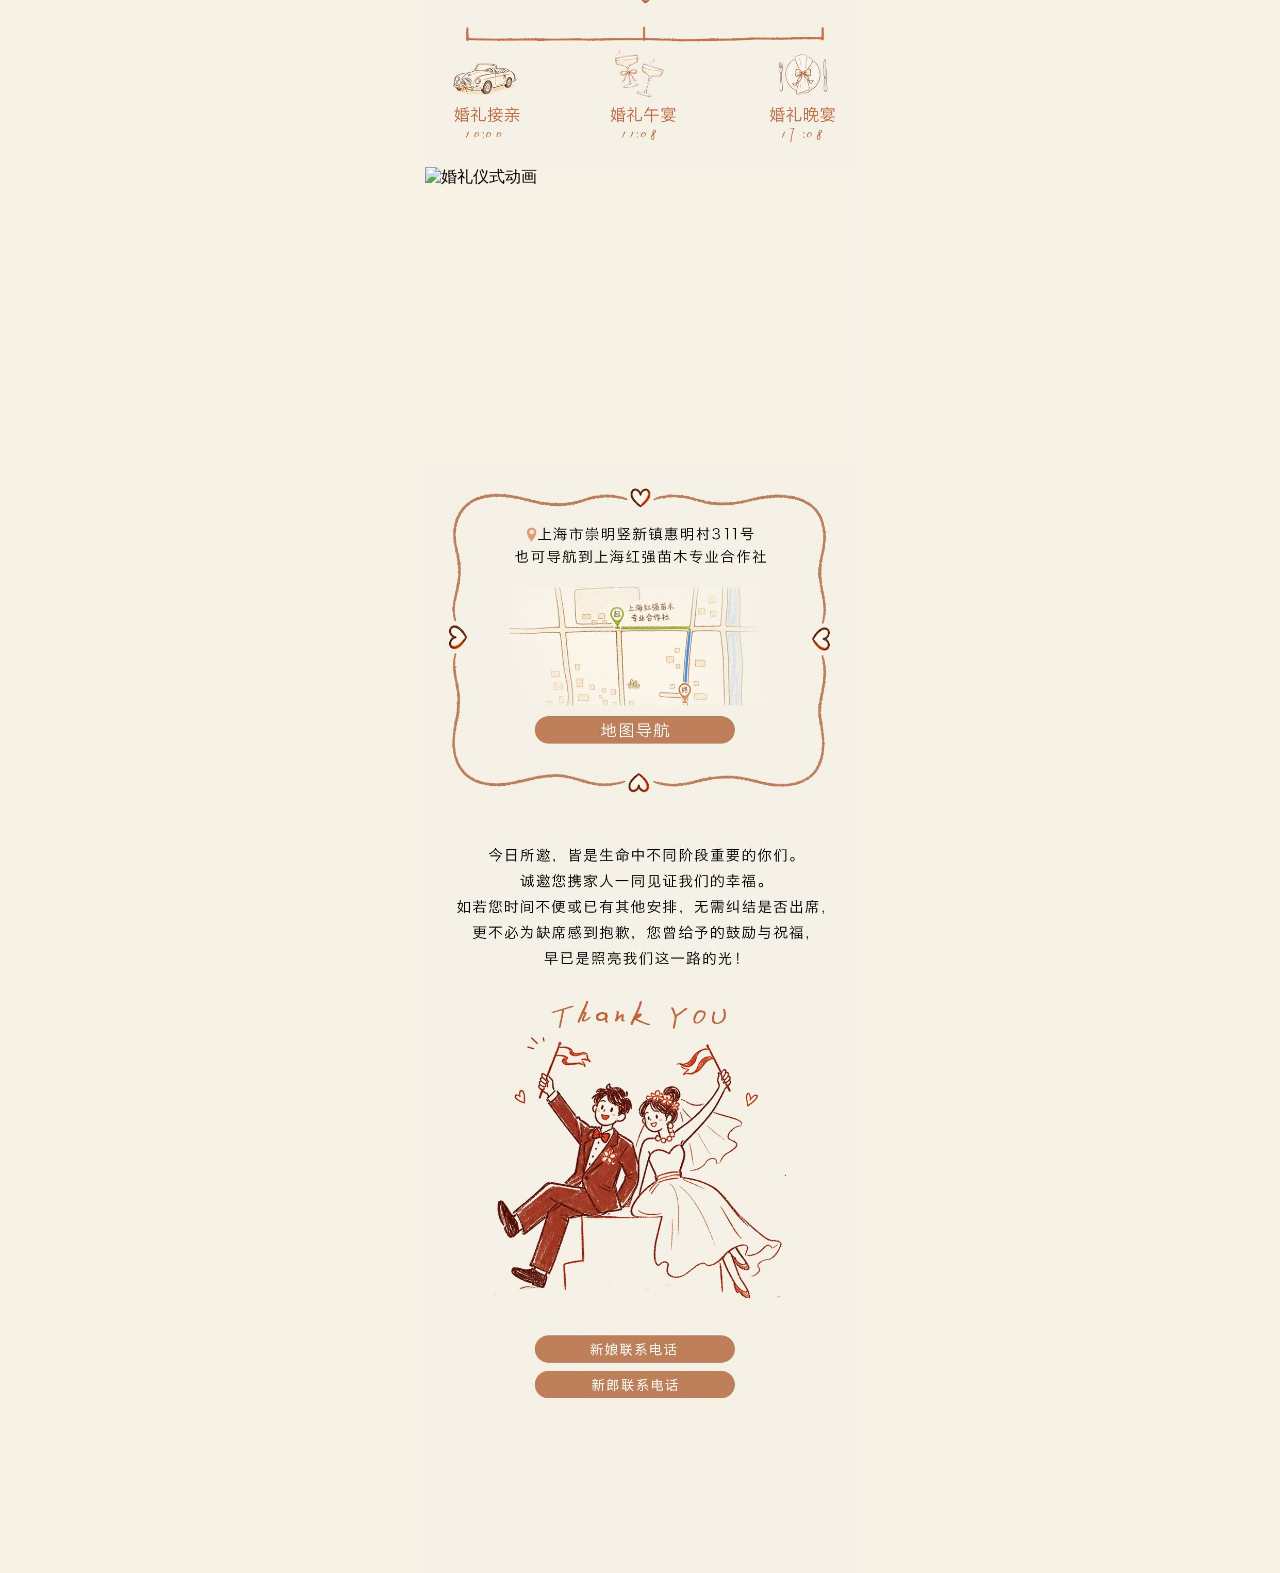
==== commit 282492e8: "Update invitation map confirmed background" ====
--- a/share.html
+++ b/share.html
@@ -23,8 +23,8 @@
     <meta name="twitter:image" content="https://610166903.github.io/hunli/share-cover.jpg?v=20260814-share-card-v2">
     <link rel="image_src" href="https://610166903.github.io/hunli/share-cover.jpg?v=20260814-share-card-v2">
     <link rel="preload" href="layer-6-mobile.mp4" as="video" type="video/mp4">
-    <link rel="preload" href="invitation-8-14-lite.jpg?v=20260818-bg-color2-v1" as="image">
-    <link rel="stylesheet" href="styles.css?v=20260818-bg-color2-v1">
+    <link rel="preload" href="invitation-8-14-lite.jpg?v=20260818-map-confirm-v1" as="image">
+    <link rel="stylesheet" href="styles.css?v=20260818-map-confirm-v1">
   </head>
   <body>
     <button class="music-toggle" type="button" aria-label="播放音乐" aria-pressed="false">
@@ -33,7 +33,7 @@
     <audio id="bgMusic" src="music-trim3.m4a" loop preload="metadata" autoplay></audio>
     <main class="page">
       <div class="image-wrap">
-        <img class="invitation" src="invitation-8-14-lite.jpg?v=20260818-bg-color2-v1" alt="婚礼邀请函" fetchpriority="high">
+        <img class="invitation" src="invitation-8-14-lite.jpg?v=20260818-map-confirm-v1" alt="婚礼邀请函" fetchpriority="high">
         <video
           class="intro-video"
           src="layer-6-mobile.mp4"
@@ -104,6 +104,6 @@
       <img class="lightbox-image" src="gallery-1-optimized.jpg" alt="相册照片预览" loading="lazy" decoding="async">
       <button class="lightbox-nav lightbox-next" type="button" aria-label="下一张照片">›</button>
     </div>
-    <script src="app.js?v=20260818-bg-color2-v1"></script>
+    <script src="app.js?v=20260818-map-confirm-v1"></script>
   </body>
 </html>
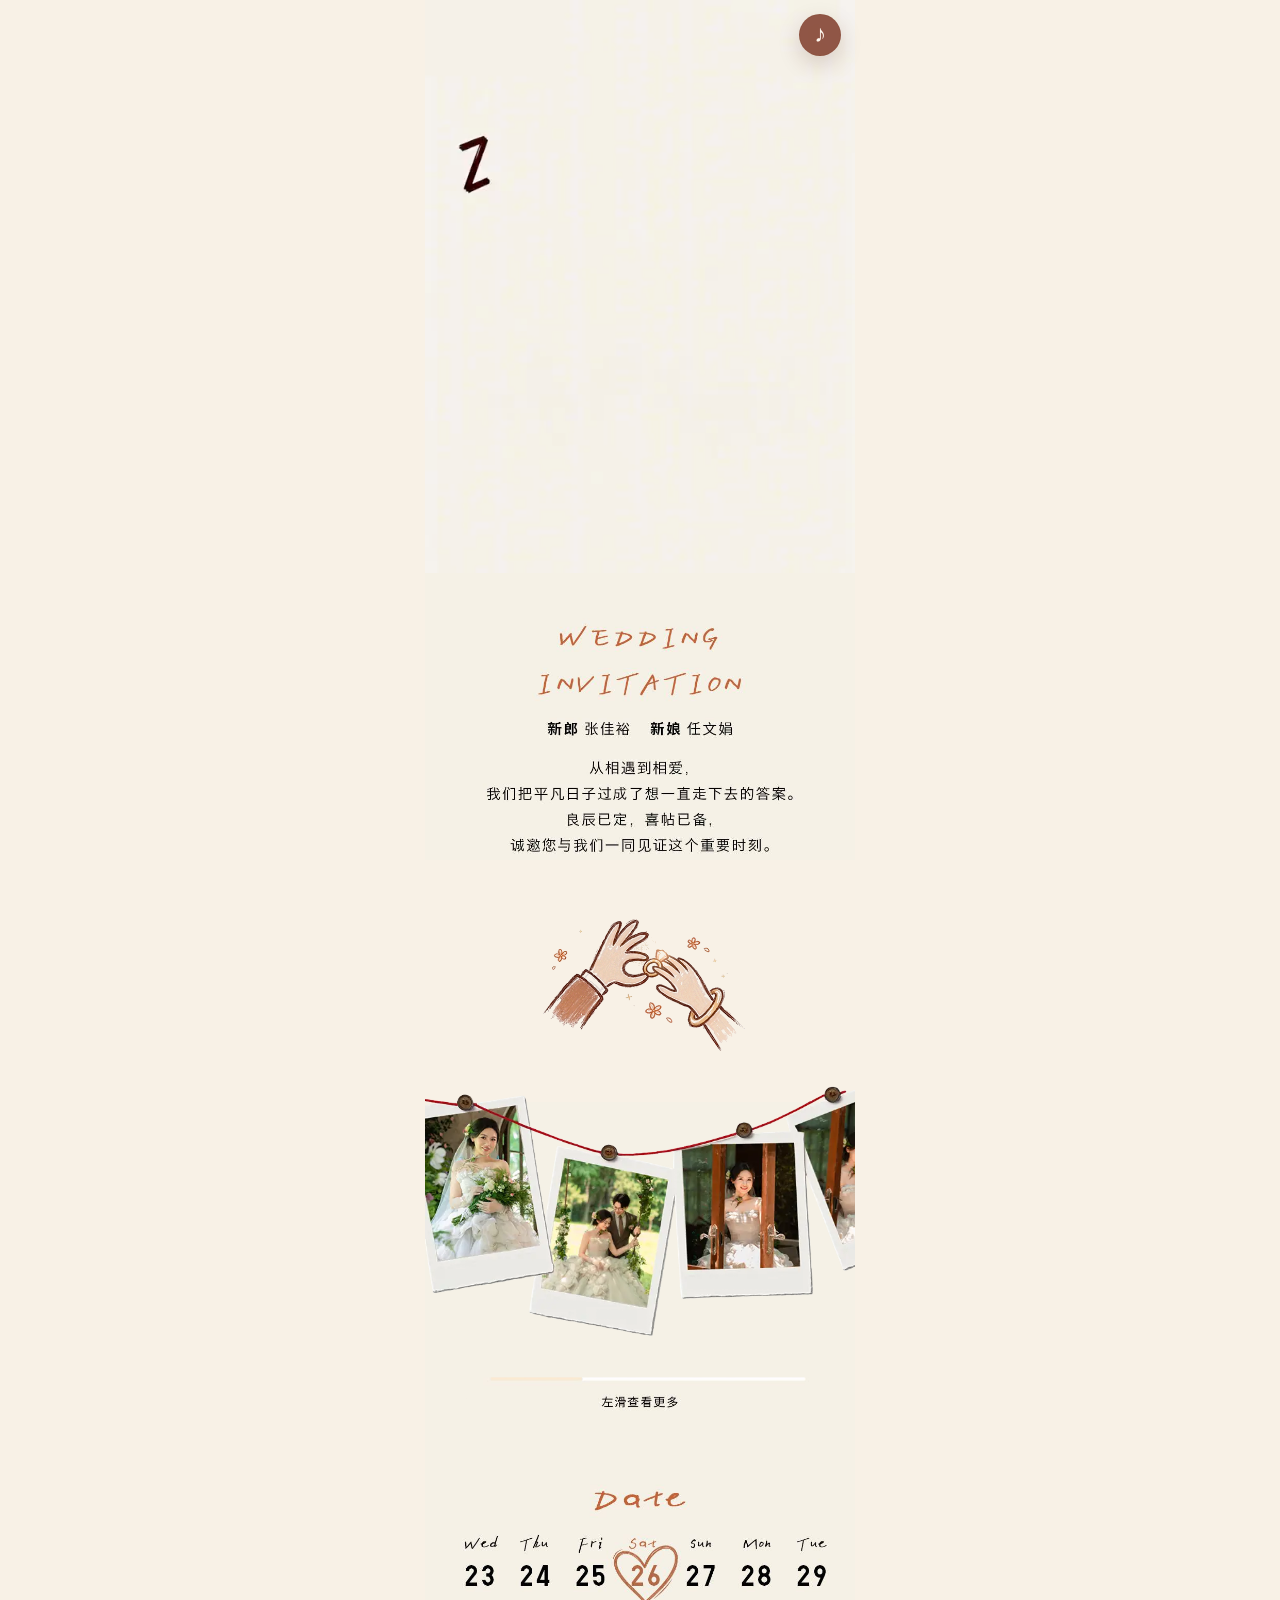
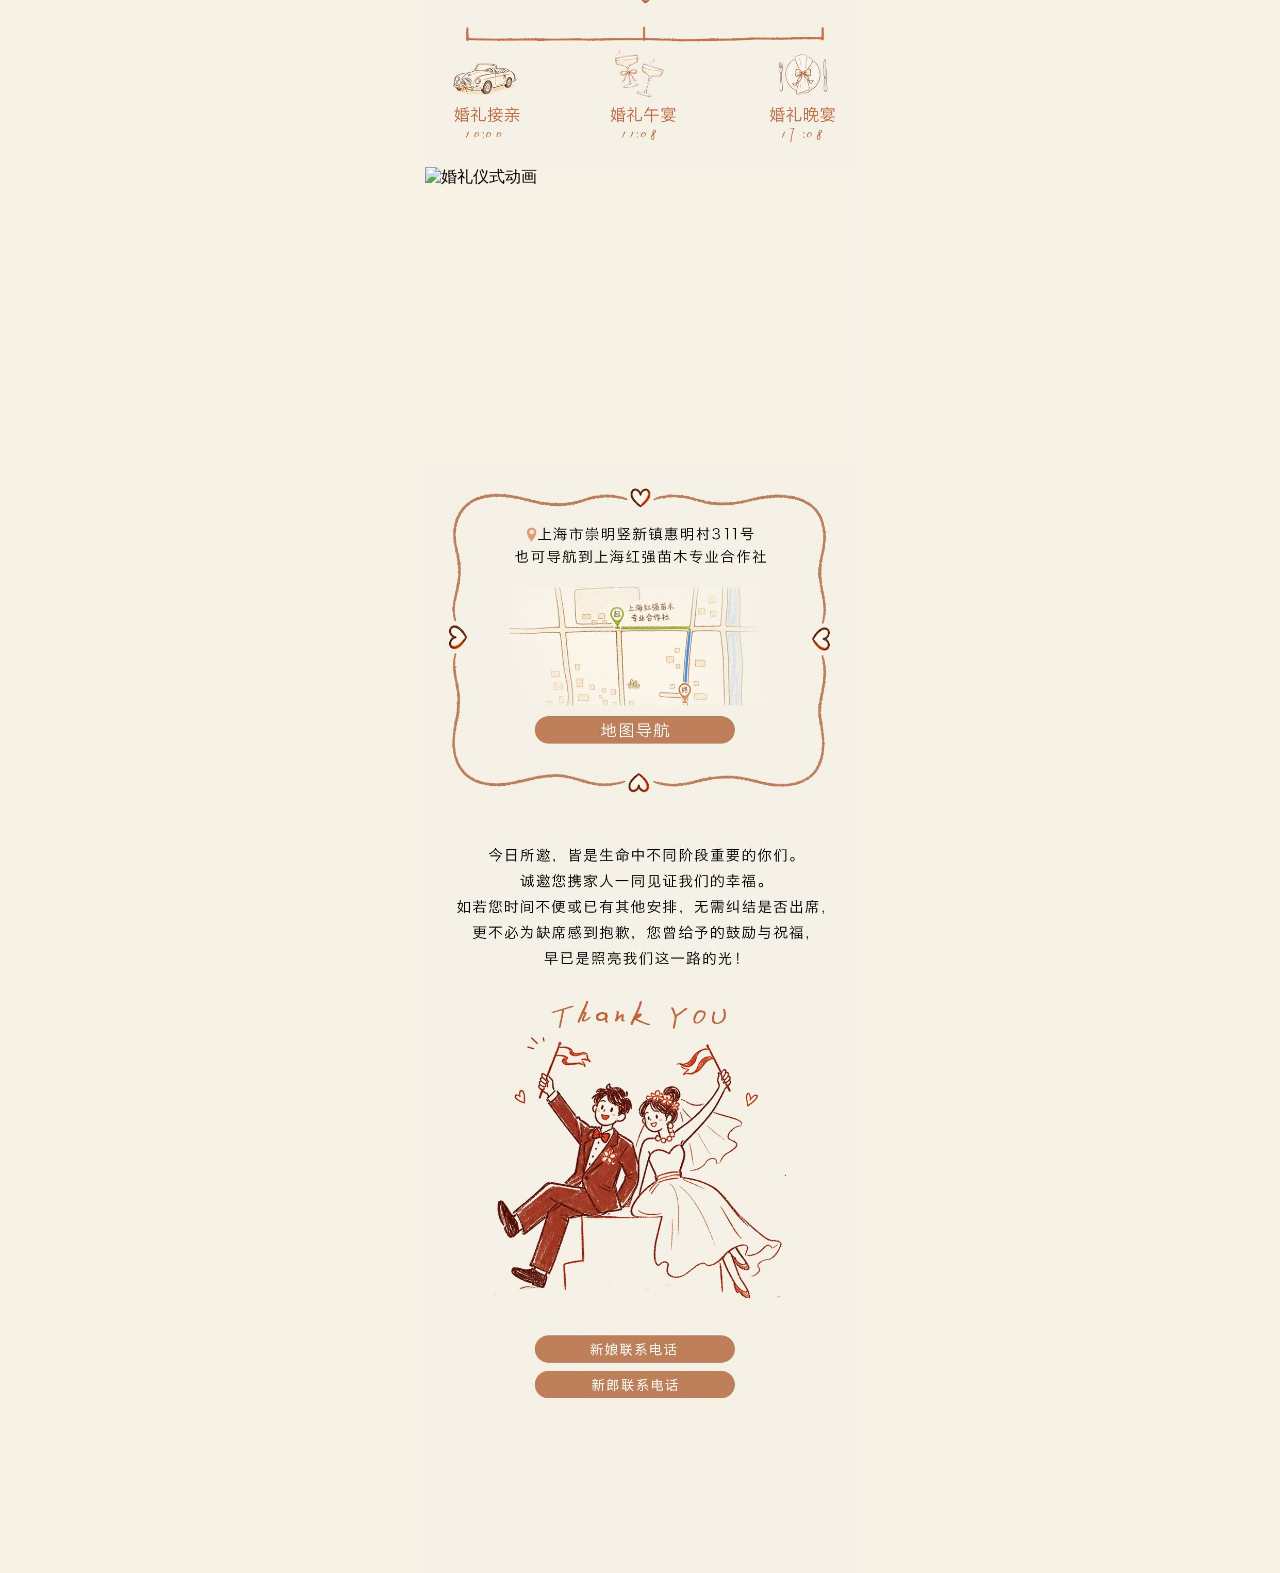
==== commit 77004e4a: "Move album and ring overlays up" ====
--- a/share.html
+++ b/share.html
@@ -24,7 +24,7 @@
     <link rel="image_src" href="https://610166903.github.io/hunli/share-cover.jpg?v=20260814-share-card-v2">
     <link rel="preload" href="layer-6-mobile.mp4" as="video" type="video/mp4">
     <link rel="preload" href="invitation-8-14-lite.jpg?v=20260818-map-confirm-v1" as="image">
-    <link rel="stylesheet" href="styles.css?v=20260818-map-confirm-v1">
+    <link rel="stylesheet" href="styles.css?v=20260818-album-ring-up25-v1">
   </head>
   <body>
     <button class="music-toggle" type="button" aria-label="播放音乐" aria-pressed="false">
--- a/styles.css
+++ b/styles.css
@@ -58,7 +58,7 @@
   object-fit: contain;
   object-position: center center;
   pointer-events: none;
-  transform: translateY(90px);
+  transform: translateY(65px);
 }
 
 .door-gif {
@@ -92,6 +92,7 @@
   -webkit-overflow-scrolling: touch;
   touch-action: pan-x;
   scrollbar-width: none;
+  transform: translateY(-25px);
 }
 
 .album-slider::-webkit-scrollbar {
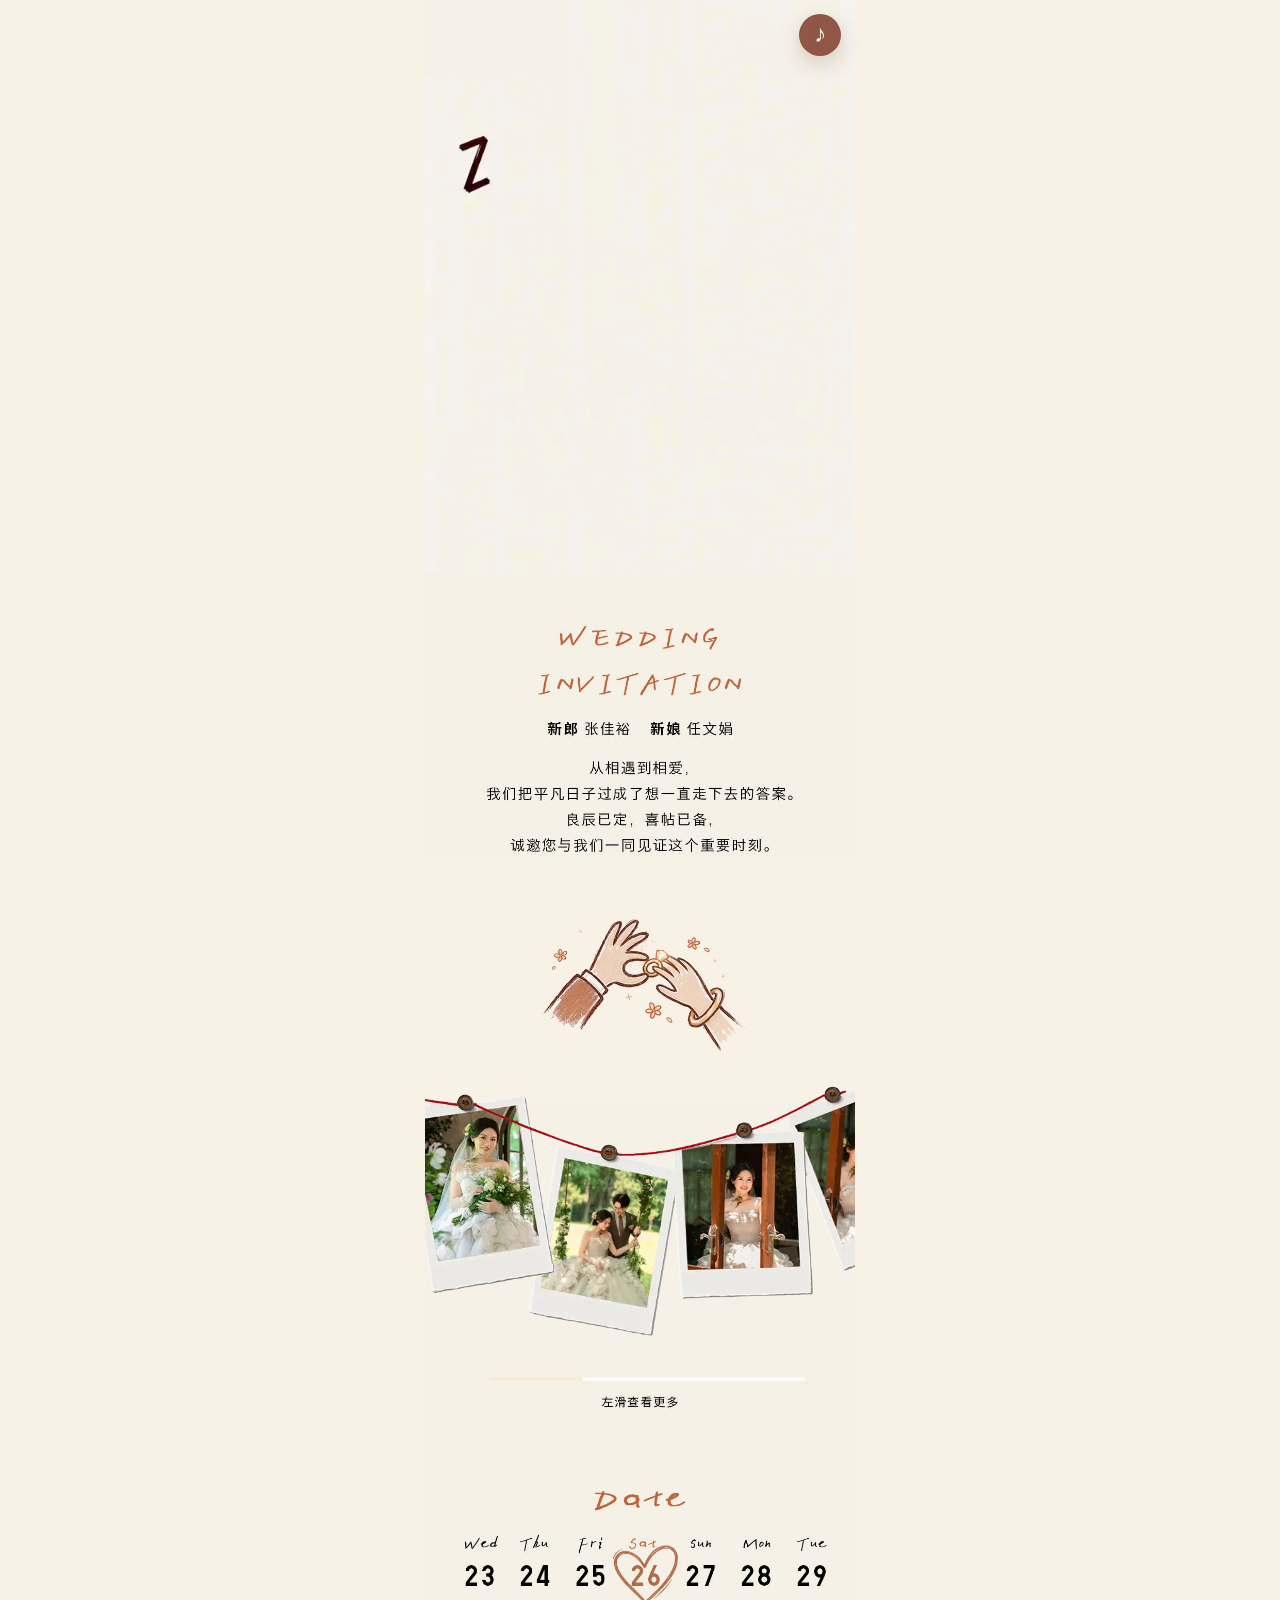
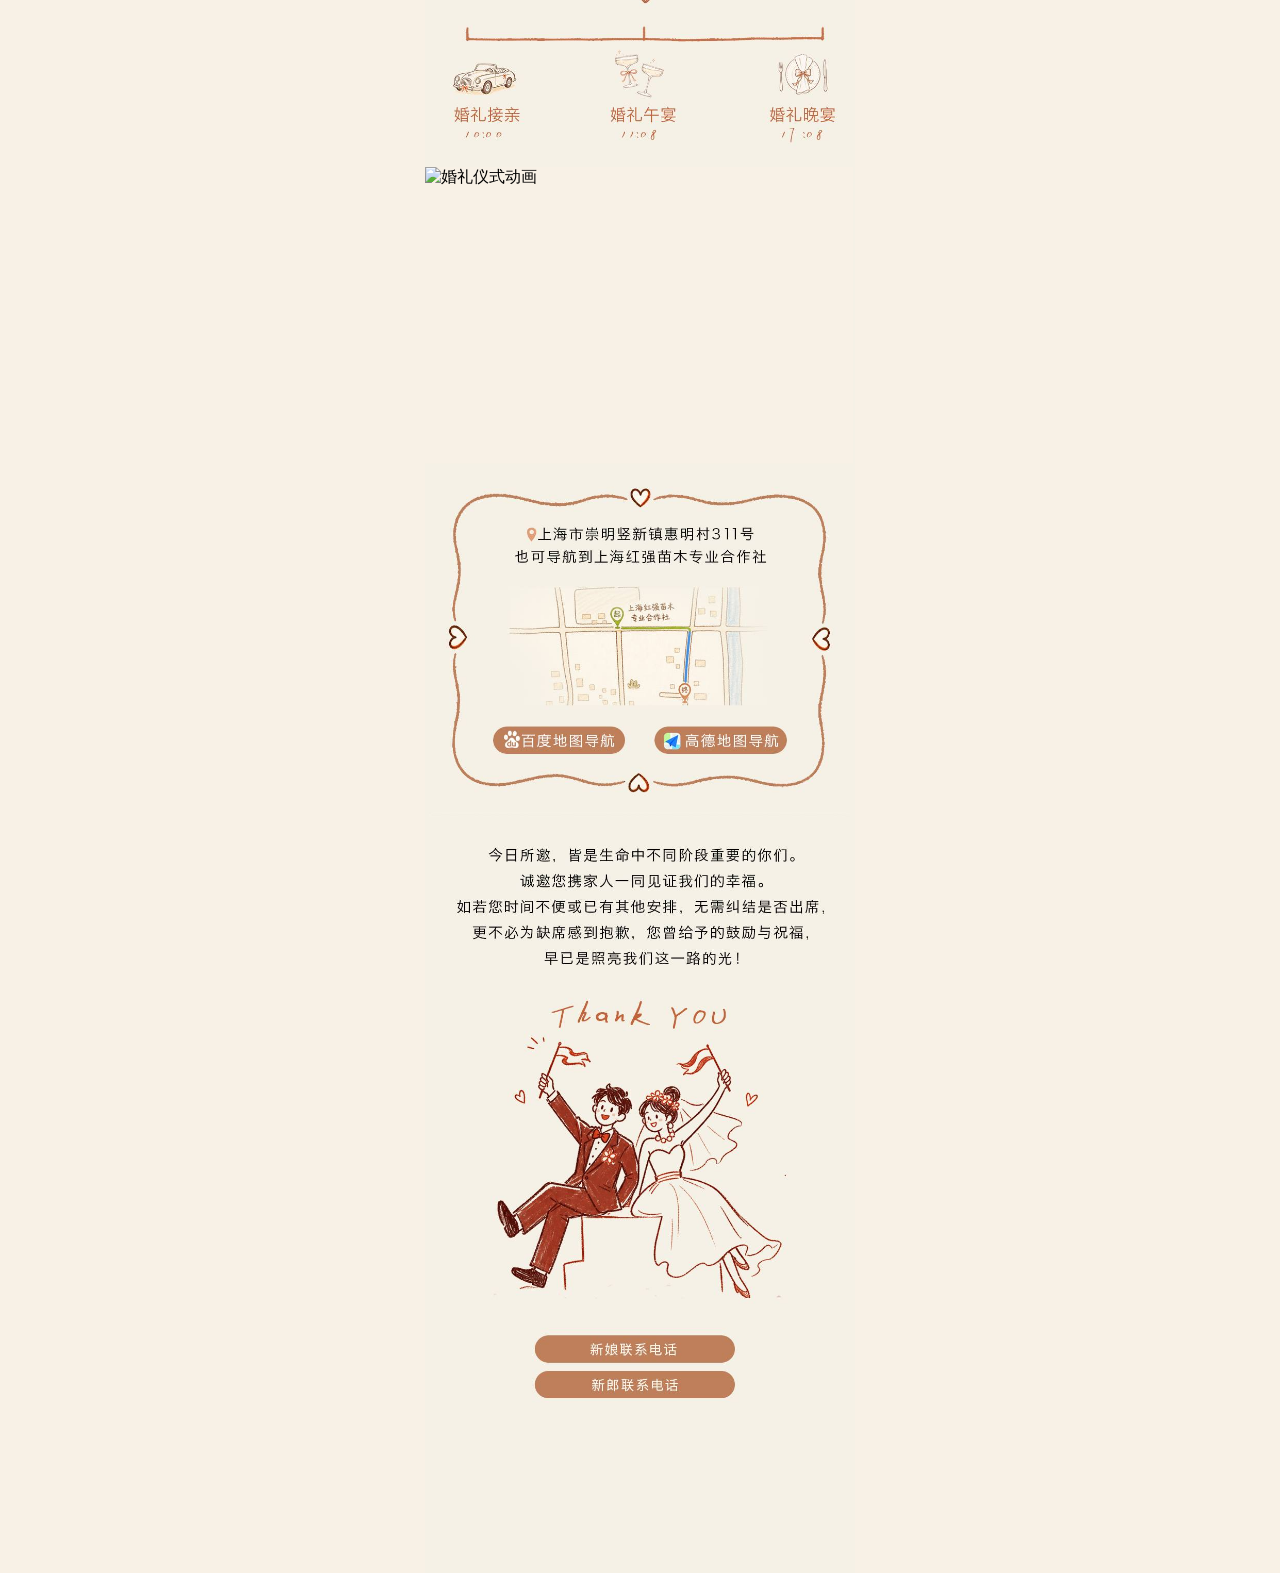
==== commit 1ed9f0d2: "Update map confirmed background v2" ====
--- a/share.html
+++ b/share.html
@@ -23,7 +23,7 @@
     <meta name="twitter:image" content="https://610166903.github.io/hunli/share-cover.jpg?v=20260814-share-card-v2">
     <link rel="image_src" href="https://610166903.github.io/hunli/share-cover.jpg?v=20260814-share-card-v2">
     <link rel="preload" href="layer-6-mobile.mp4" as="video" type="video/mp4">
-    <link rel="preload" href="invitation-8-14-lite.jpg?v=20260818-map-confirm-v1" as="image">
+    <link rel="preload" href="invitation-8-14-lite.jpg?v=20260818-map-confirm-v2" as="image">
     <link rel="stylesheet" href="styles.css?v=20260818-album-ring-up25-v1">
   </head>
   <body>
@@ -33,7 +33,7 @@
     <audio id="bgMusic" src="music-trim3.m4a" loop preload="metadata" autoplay></audio>
     <main class="page">
       <div class="image-wrap">
-        <img class="invitation" src="invitation-8-14-lite.jpg?v=20260818-map-confirm-v1" alt="婚礼邀请函" fetchpriority="high">
+        <img class="invitation" src="invitation-8-14-lite.jpg?v=20260818-map-confirm-v2" alt="婚礼邀请函" fetchpriority="high">
         <video
           class="intro-video"
           src="layer-6-mobile.mp4"
@@ -94,8 +94,8 @@
           rel="noopener"
           aria-label="打开高德地图导航地址"
         ></a>
-        <a class="phone-hotspot bride-phone" href="tel:16621173283" aria-label="拨打新娘联系电话"></a>
-        <a class="phone-hotspot groom-phone" href="tel:18016028382" aria-label="拨打新郎联系电话"></a>
+        <a class="phone-hotspot bride-phone" href="#" data-phone-code="66,71,71,67,66,66,72,68,67,73,68" aria-label="拨打新娘联系电话"></a>
+        <a class="phone-hotspot groom-phone" href="#" data-phone-code="66,73,65,66,71,65,67,73,68,73,67" aria-label="拨打新郎联系电话"></a>
       </div>
     </main>
     <div class="photo-lightbox" aria-hidden="true" role="dialog" aria-label="照片预览">
@@ -104,6 +104,6 @@
       <img class="lightbox-image" src="gallery-1-optimized.jpg" alt="相册照片预览" loading="lazy" decoding="async">
       <button class="lightbox-nav lightbox-next" type="button" aria-label="下一张照片">›</button>
     </div>
-    <script src="app.js?v=20260818-map-confirm-v1"></script>
+    <script src="app.js?v=20260818-phone-obfuscate-v1"></script>
   </body>
 </html>
